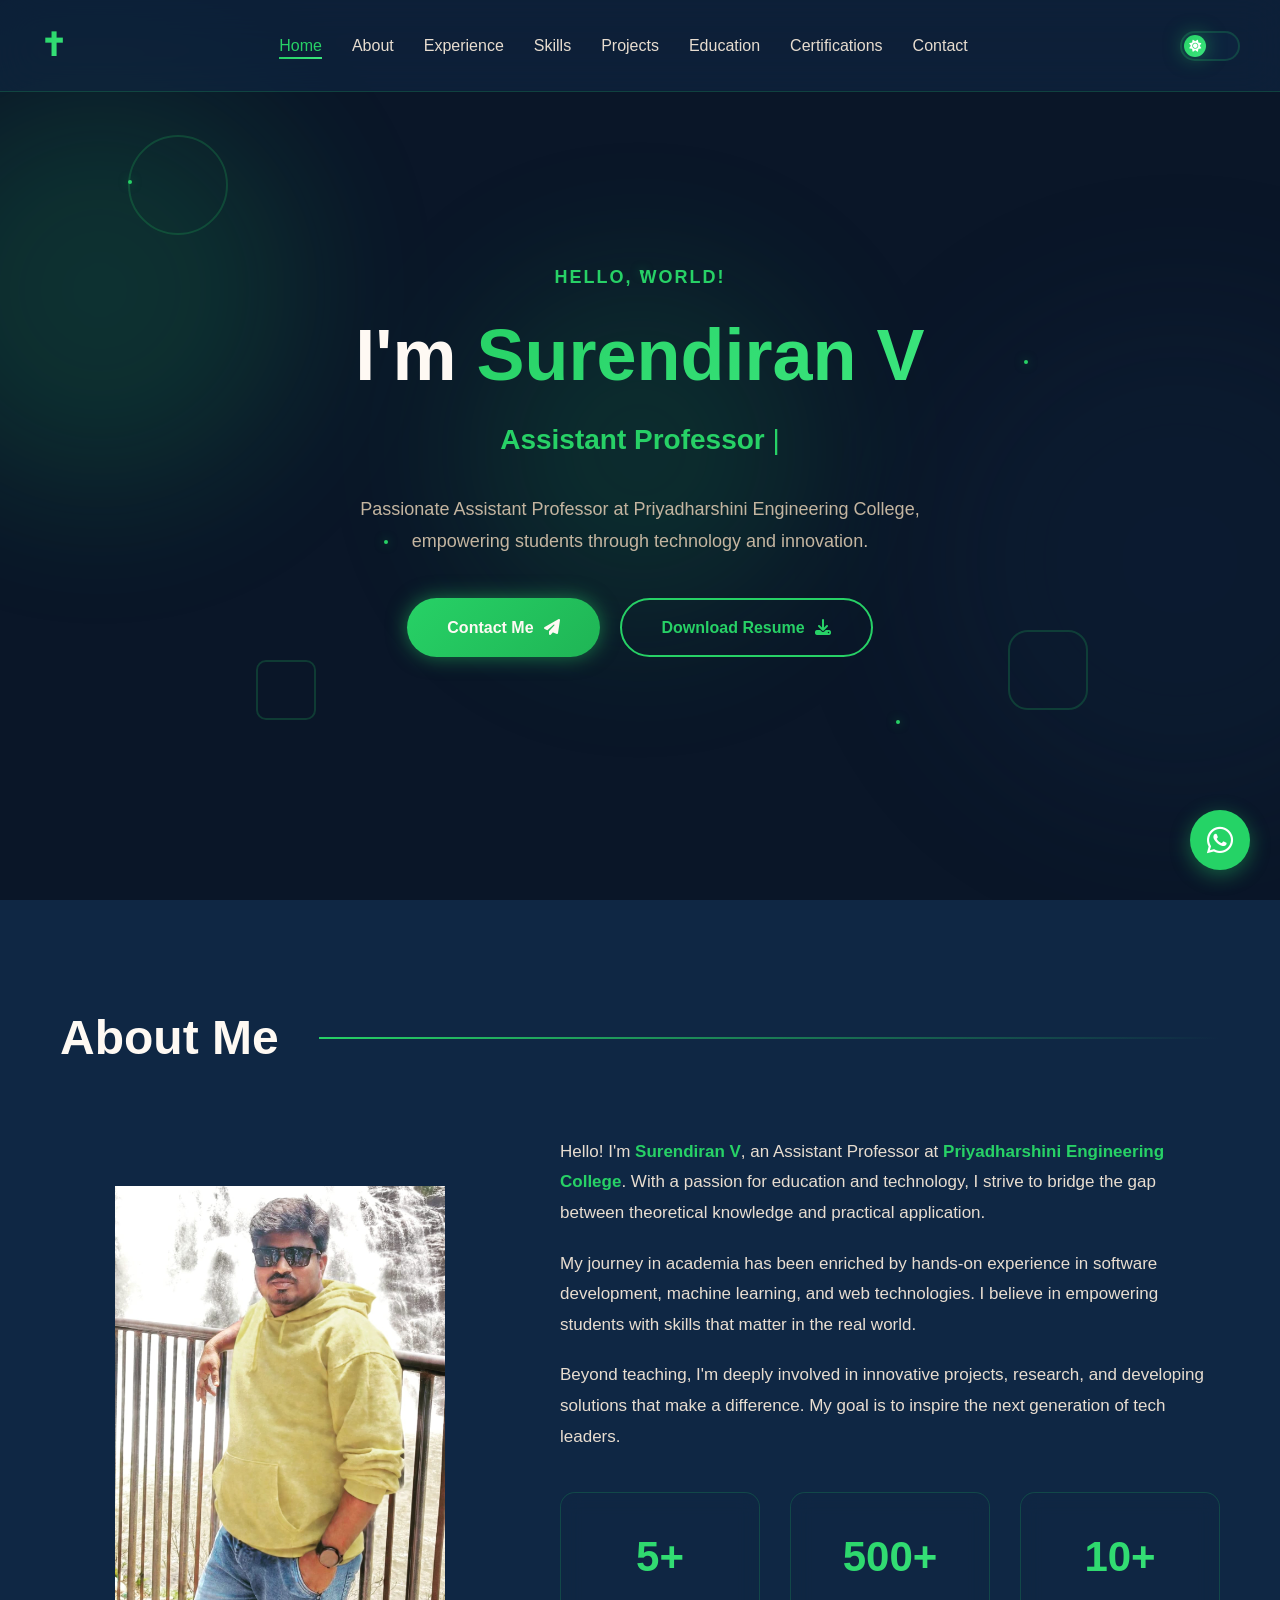
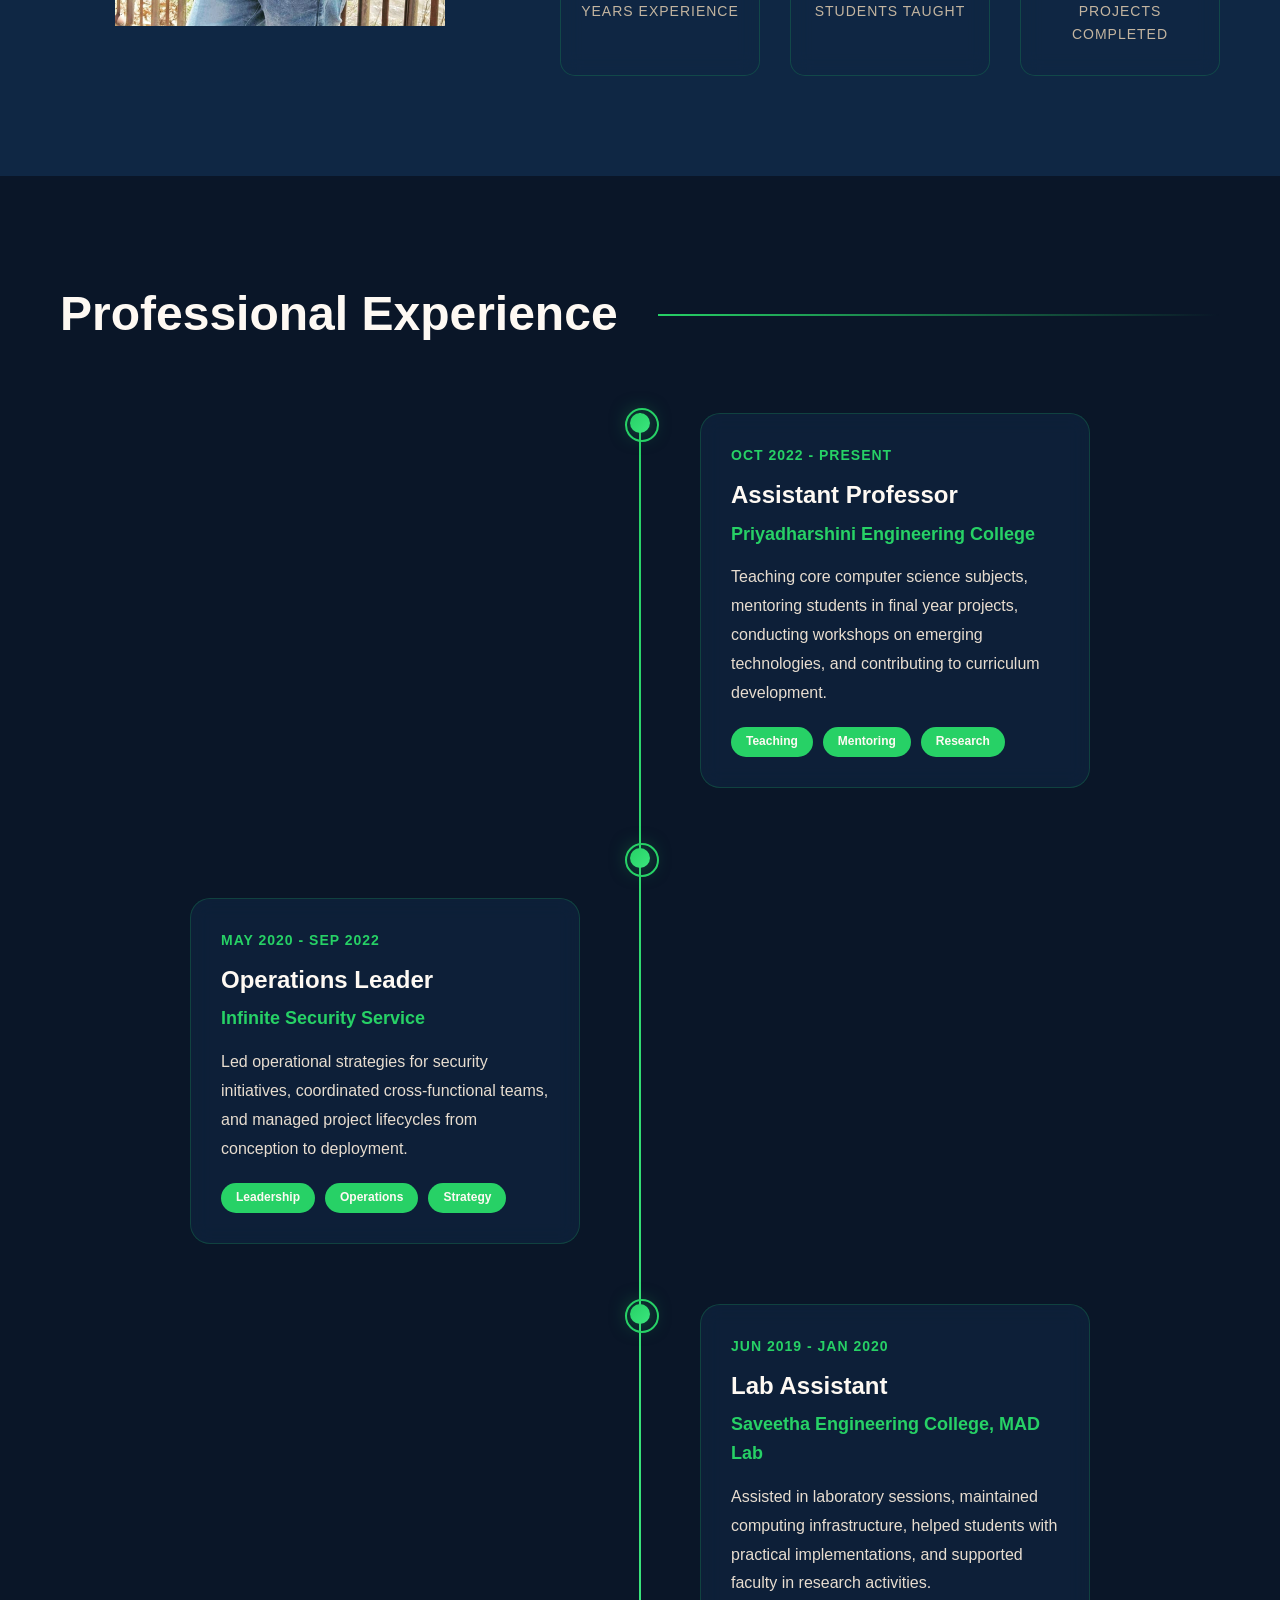
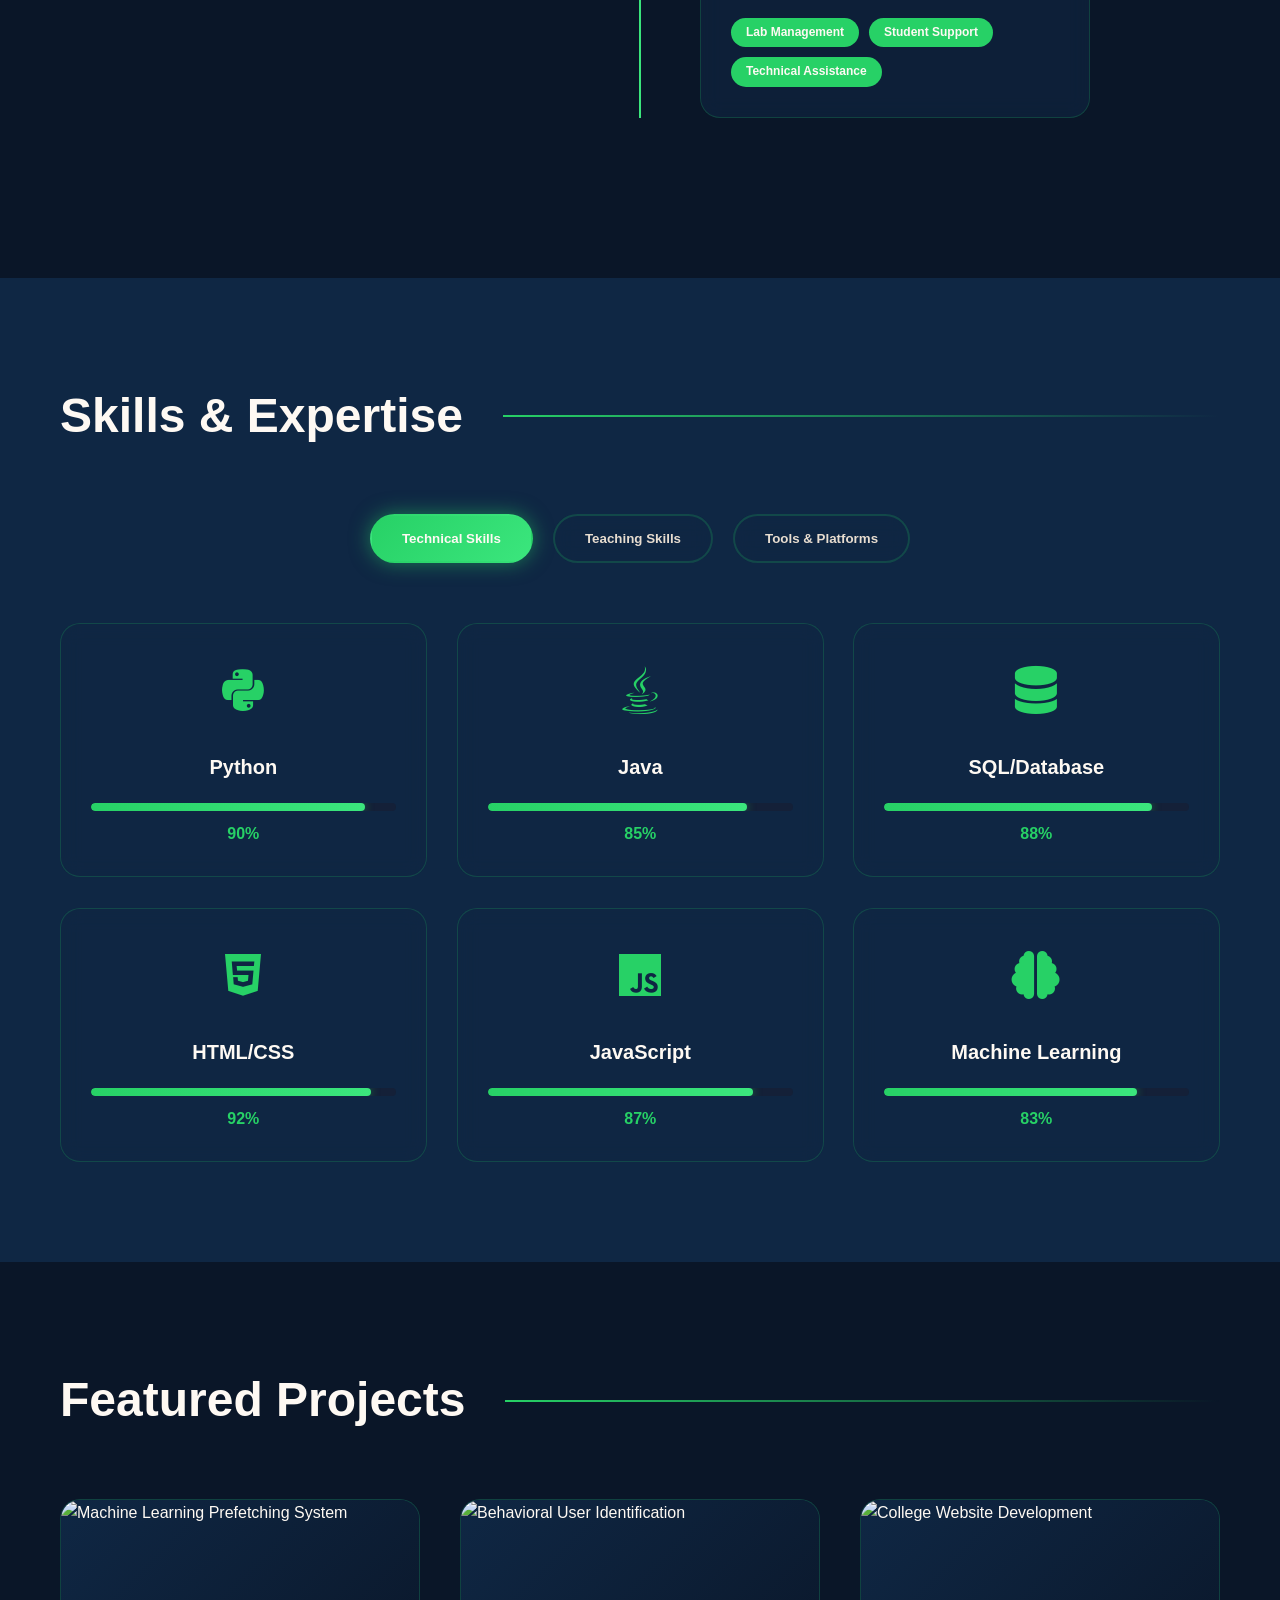
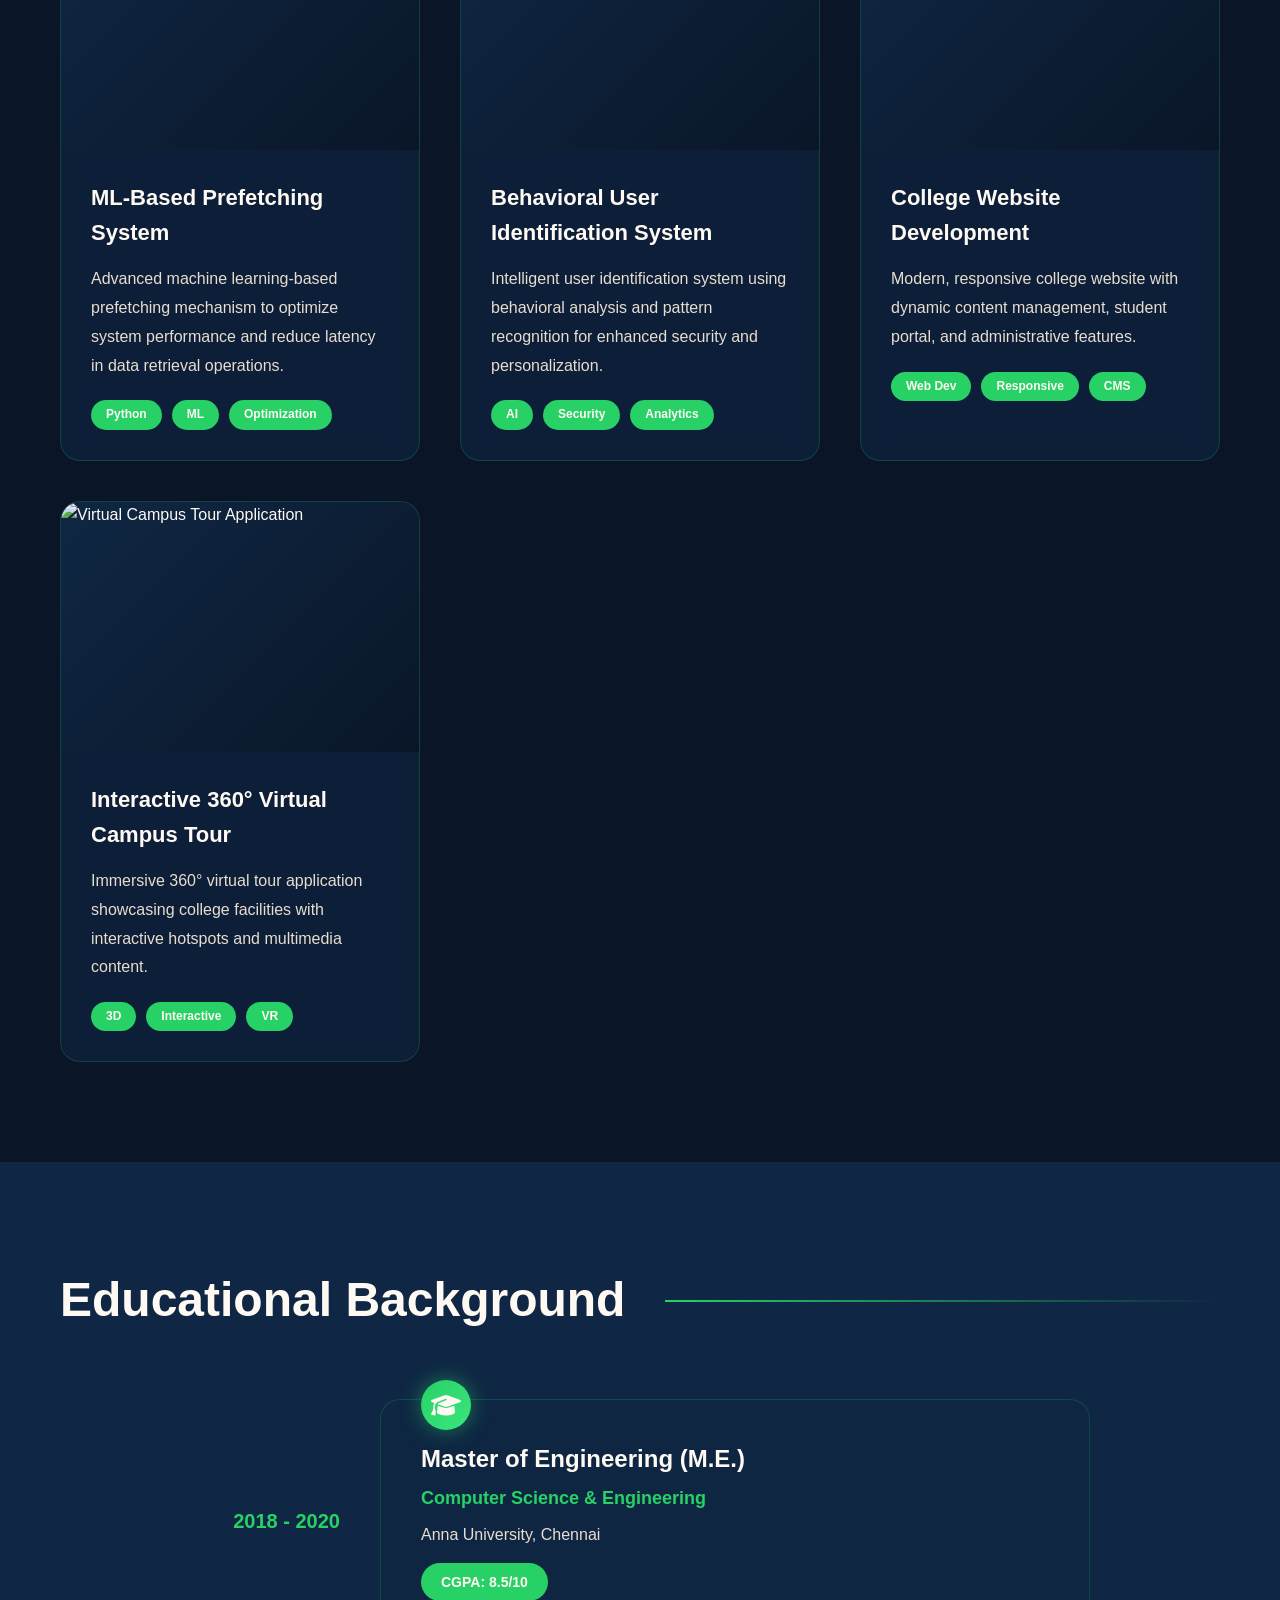
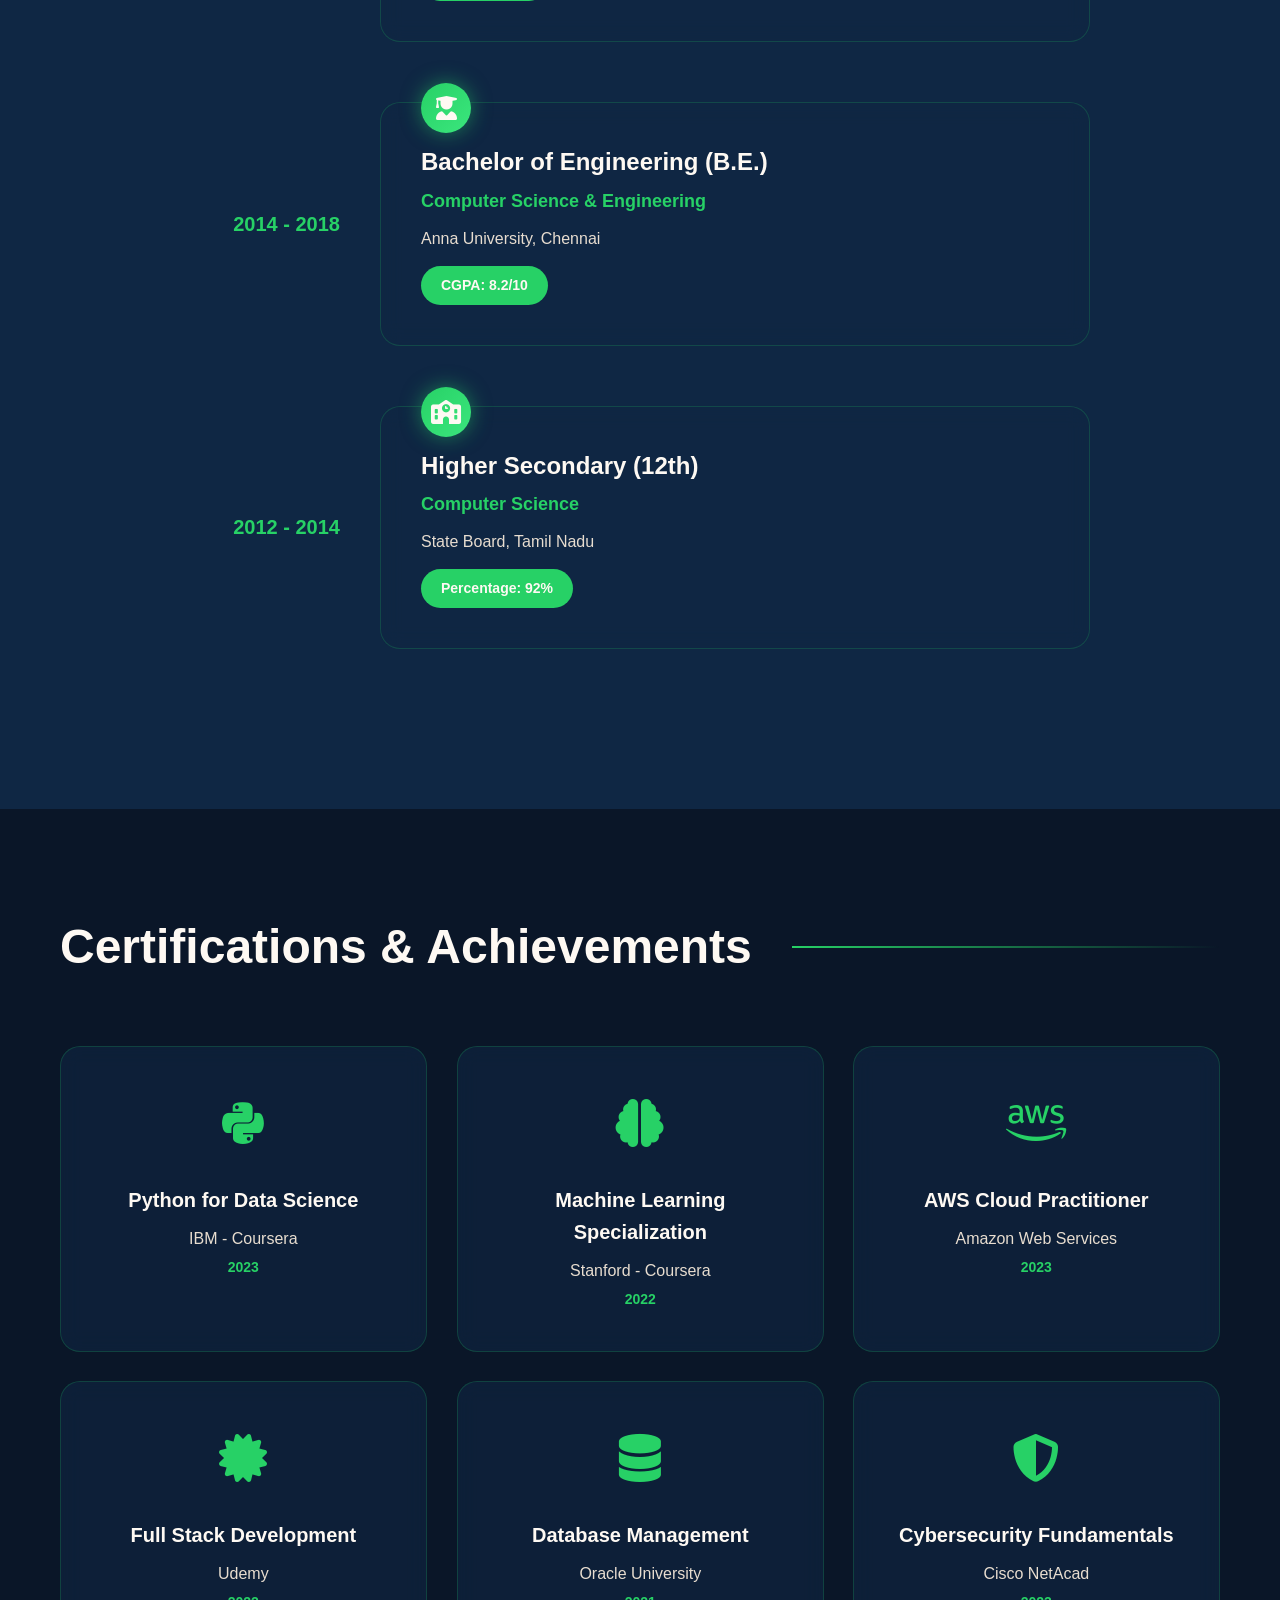
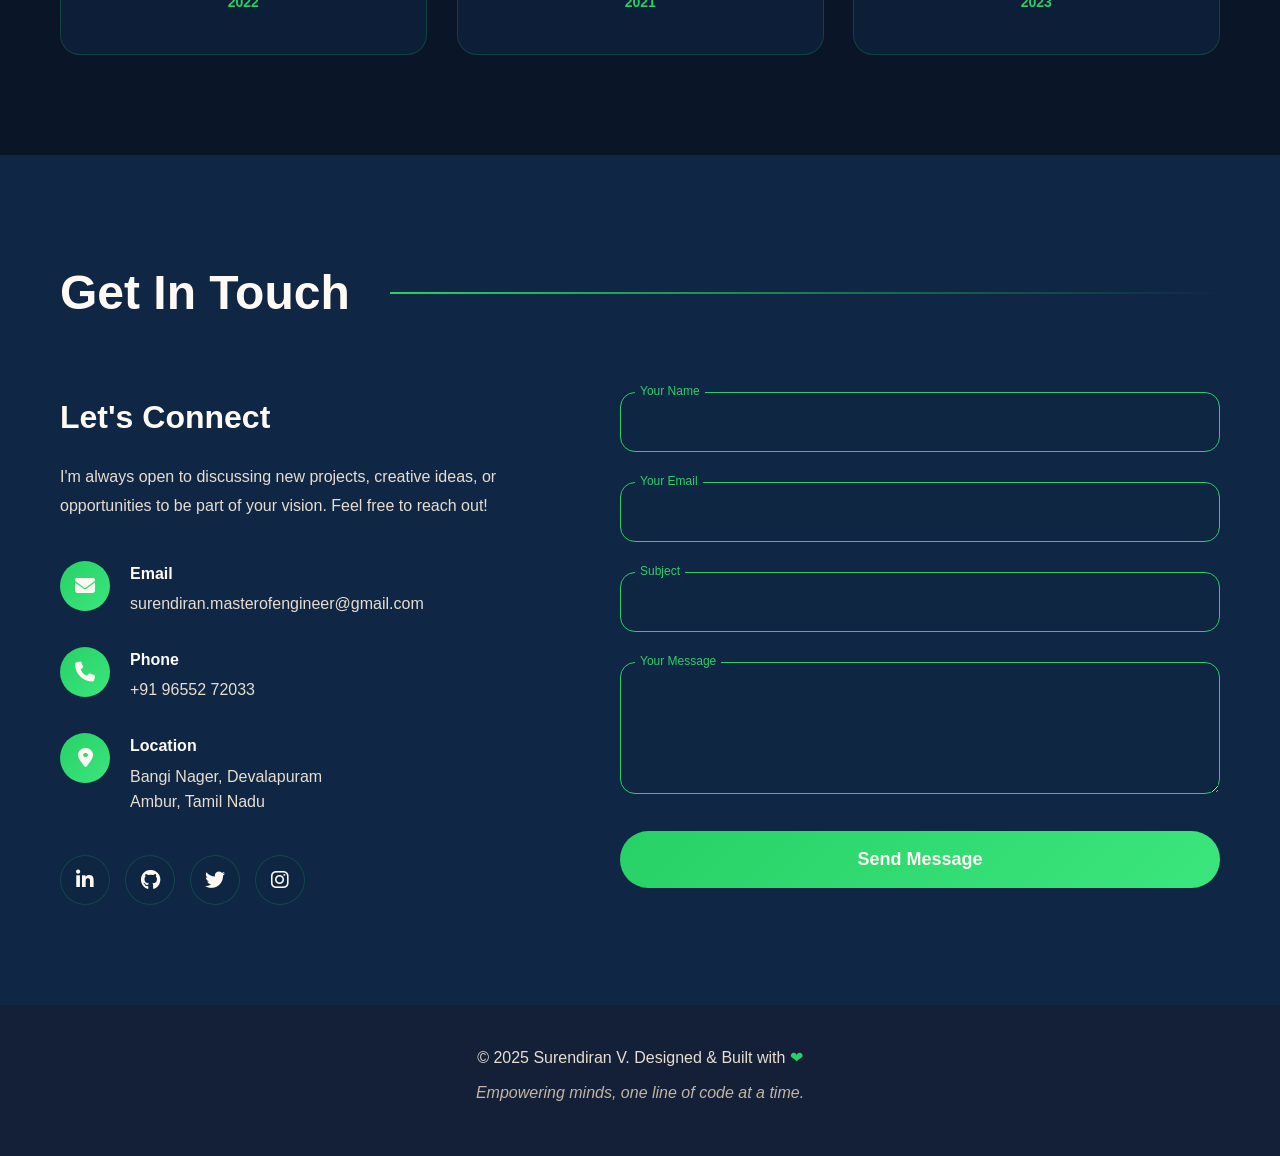
==== index.html @ 264e97a9 "Initial commit: Complete portfolio website with navy-green theme" ====
<!DOCTYPE html>
<html lang="en">
<head>
    <meta charset="UTF-8">
    <meta name="viewport" content="width=device-width, initial-scale=1.0">
    <title>Surendiran V | Assistant Professor & Tech Educator</title>
    <link rel="icon" href="data:image/svg+xml,<svg xmlns='http://www.w3.org/2000/svg' viewBox='0 0 100 100'><text y='0.9em' font-size='90' fill='%2327D166'>✝</text></svg>">
    <link rel="stylesheet" href="css/style.css">
    <!-- Font Awesome for Icons -->
    <link rel="stylesheet" href="https://cdnjs.cloudflare.com/ajax/libs/font-awesome/6.4.0/css/all.min.css">
</head>
<body data-theme="dark">
    
    <!-- Floating Background Elements -->
    <div class="bg-shapes">
        <div class="shape shape-1"></div>
        <div class="shape shape-2"></div>
        <div class="shape shape-3"></div>
    </div>

    <!-- ===================== NAVIGATION BAR ===================== -->
    <nav class="navbar" id="navbar">
        <div class="nav-container">
            <div class="nav-logo">
                <span class="logo-text">✝</span>
            </div>
            
            <ul class="nav-menu" id="navMenu">
                <li><a href="#home" class="nav-link active">Home</a></li>
                <li><a href="#about" class="nav-link">About</a></li>
                <li><a href="#experience" class="nav-link">Experience</a></li>
                <li><a href="#skills" class="nav-link">Skills</a></li>
                <li><a href="#projects" class="nav-link">Projects</a></li>
                <li><a href="#education" class="nav-link">Education</a></li>
                <li><a href="#certifications" class="nav-link">Certifications</a></li>
                <li><a href="#contact" class="nav-link">Contact</a></li>
            </ul>

            <!-- Theme Toggle Switch -->
            <div class="theme-toggle-wrapper">
                <input type="checkbox" id="themeToggle" class="theme-toggle-checkbox">
                <label for="themeToggle" class="theme-toggle-label">
                    <span class="theme-toggle-slider">
                        <i class="fas fa-sun"></i>
                        <i class="fas fa-moon"></i>
                    </span>
                </label>
            </div>

            <!-- Mobile Menu Toggle -->
            <div class="nav-toggle" id="navToggle">
                <span></span>
                <span></span>
                <span></span>
            </div>
        </div>
    </nav>

    <!-- ===================== HERO SECTION ===================== -->
    <section class="hero" id="home">
        <div class="hero-particles">
            <div class="hero-particle"></div>
            <div class="hero-particle"></div>
            <div class="hero-particle"></div>
            <div class="hero-particle"></div>
            <div class="hero-particle"></div>
        </div>
        
        <div class="hero-content">
            <div class="hero-greeting" data-aos="fade-down">Hello, World!</div>
            <h1 class="hero-title" data-aos="fade-up" data-aos-delay="200">
                I'm <span class="highlight-name">Surendiran V</span>
            </h1>
            <div class="hero-subtitle" data-aos="fade-up" data-aos-delay="400">
                <span class="typing-text"></span>
                <span class="cursor">|</span>
            </div>
            <p class="hero-description" data-aos="fade-up" data-aos-delay="600">
                Passionate Assistant Professor at Priyadharshini Engineering College,<br>
                empowering students through technology and innovation.
            </p>
            <div class="hero-buttons" data-aos="fade-up" data-aos-delay="800">
                <a href="#contact" class="btn btn-primary">
                    <span>Contact Me</span>
                    <i class="fas fa-paper-plane"></i>
                </a>
                <a href="#" class="btn btn-secondary" id="downloadResume">
                    <span>Download Resume</span>
                    <i class="fas fa-download"></i>
                </a>
            </div>
            <div class="hero-scroll" data-aos="fade-up" data-aos-delay="1000">
                <div class="scroll-indicator">
                    <span>Scroll Down</span>
                    <div class="scroll-arrow"></div>
                </div>
            </div>
        </div>

        <!-- 3D Floating Elements -->
        <div class="floating-element floating-element-1"></div>
        <div class="floating-element floating-element-2"></div>
        <div class="floating-element floating-element-3"></div>
    </section>

    <!-- ===================== ABOUT SECTION ===================== -->
    <section class="about" id="about">
        <div class="container">
            <h2 class="section-title" data-aos="fade-up">
                About Me
                <div class="title-line"></div>
            </h2>

            <div class="about-content">
                <div class="about-image" data-aos="fade-right">
                    <div class="image-wrapper">
                        <img src="assets/profile.jpg" alt="Surendiran V" onerror="this.src='data:image/svg+xml,%3Csvg xmlns=%22http://www.w3.org/2000/svg%22 width=%22400%22 height=%22400%22%3E%3Crect width=%22400%22 height=%22400%22 fill=%22%23dc143c%22/%3E%3Ctext x=%2250%25%22 y=%2250%25%22 dominant-baseline=%22middle%22 text-anchor=%22middle%22 font-family=%22Arial%22 font-size=%2280%22 fill=%22white%22%3ESV%3C/text%3E%3C/svg%3E'">
                        <div class="image-glow"></div>
                    </div>
                </div>

                <div class="about-text" data-aos="fade-left">
                    <p class="about-paragraph">
                        Hello! I'm <strong>Surendiran V</strong>, an Assistant Professor at 
                        <strong>Priyadharshini Engineering College</strong>. With a passion for education 
                        and technology, I strive to bridge the gap between theoretical knowledge and 
                        practical application.
                    </p>
                    <p class="about-paragraph">
                        My journey in academia has been enriched by hands-on experience in software 
                        development, machine learning, and web technologies. I believe in empowering 
                        students with skills that matter in the real world.
                    </p>
                    <p class="about-paragraph">
                        Beyond teaching, I'm deeply involved in innovative projects, research, and 
                        developing solutions that make a difference. My goal is to inspire the next 
                        generation of tech leaders.
                    </p>

                    <!-- Statistics -->
                    <div class="about-stats">
                        <div class="stat-item" data-aos="zoom-in" data-aos-delay="200">
                            <div class="stat-number">5+</div>
                            <div class="stat-label">Years Experience</div>
                        </div>
                        <div class="stat-item" data-aos="zoom-in" data-aos-delay="400">
                            <div class="stat-number">500+</div>
                            <div class="stat-label">Students Taught</div>
                        </div>
                        <div class="stat-item" data-aos="zoom-in" data-aos-delay="600">
                            <div class="stat-number">10+</div>
                            <div class="stat-label">Projects Completed</div>
                        </div>
                    </div>
                </div>
            </div>
        </div>
    </section>

    <!-- ===================== EXPERIENCE SECTION ===================== -->
    <section class="experience" id="experience">
        <div class="container">
            <h2 class="section-title" data-aos="fade-up">
                Professional Experience
                <div class="title-line"></div>
            </h2>

            <div class="timeline">
                <!-- Experience Item 1 -->
                <div class="timeline-item" data-aos="fade-up">
                    <div class="timeline-dot"></div>
                    <div class="timeline-content">
                        <div class="timeline-date">Oct 2022 - Present</div>
                        <h3 class="timeline-title">Assistant Professor</h3>
                        <h4 class="timeline-company">Priyadharshini Engineering College</h4>
                        <p class="timeline-description">
                            Teaching core computer science subjects, mentoring students in final year 
                            projects, conducting workshops on emerging technologies, and contributing 
                            to curriculum development.
                        </p>
                        <div class="timeline-tags">
                            <span class="tag">Teaching</span>
                            <span class="tag">Mentoring</span>
                            <span class="tag">Research</span>
                        </div>
                    </div>
                </div>

                <!-- Experience Item 2 -->
                <div class="timeline-item" data-aos="fade-up" data-aos-delay="200">
                    <div class="timeline-dot"></div>
                    <div class="timeline-content">
                        <div class="timeline-date">May 2020 - Sep 2022</div>
                        <h3 class="timeline-title">Operations Leader</h3>
                        <h4 class="timeline-company">Infinite Security Service</h4>
                        <p class="timeline-description">
                            Led operational strategies for security initiatives, coordinated cross-functional 
                            teams, and managed project lifecycles from conception to deployment.
                        </p>
                        <div class="timeline-tags">
                            <span class="tag">Leadership</span>
                            <span class="tag">Operations</span>
                            <span class="tag">Strategy</span>
                        </div>
                    </div>
                </div>

                <!-- Experience Item 3 -->
                <div class="timeline-item" data-aos="fade-up" data-aos-delay="400">
                    <div class="timeline-dot"></div>
                    <div class="timeline-content">
                        <div class="timeline-date">Jun 2019 - Jan 2020</div>
                        <h3 class="timeline-title">Lab Assistant</h3>
                        <h4 class="timeline-company">Saveetha Engineering College, MAD Lab</h4>
                        <p class="timeline-description">
                            Assisted in laboratory sessions, maintained computing infrastructure, 
                            helped students with practical implementations, and supported faculty 
                            in research activities.
                        </p>
                        <div class="timeline-tags">
                            <span class="tag">Lab Management</span>
                            <span class="tag">Student Support</span>
                            <span class="tag">Technical Assistance</span>
                        </div>
                    </div>
                </div>
            </div>
        </div>
    </section>

    <!-- ===================== SKILLS SECTION ===================== -->
    <section class="skills" id="skills">
        <div class="container">
            <h2 class="section-title" data-aos="fade-up">
                Skills & Expertise
                <div class="title-line"></div>
            </h2>

            <!-- Skills Tabs -->
            <div class="skills-tabs" data-aos="fade-up" data-aos-delay="200">
                <button class="skill-tab active" data-tab="technical">Technical Skills</button>
                <button class="skill-tab" data-tab="teaching">Teaching Skills</button>
                <button class="skill-tab" data-tab="tools">Tools & Platforms</button>
            </div>

            <!-- Technical Skills -->
            <div class="skills-content active" id="technical">
                <div class="skills-grid">
                    <div class="skill-card" data-aos="flip-left" data-aos-delay="100">
                        <div class="skill-icon"><i class="fab fa-python"></i></div>
                        <h3 class="skill-name">Python</h3>
                        <div class="skill-bar">
                            <div class="skill-progress" data-progress="90"></div>
                        </div>
                        <div class="skill-percent">90%</div>
                    </div>

                    <div class="skill-card" data-aos="flip-left" data-aos-delay="200">
                        <div class="skill-icon"><i class="fab fa-java"></i></div>
                        <h3 class="skill-name">Java</h3>
                        <div class="skill-bar">
                            <div class="skill-progress" data-progress="85"></div>
                        </div>
                        <div class="skill-percent">85%</div>
                    </div>

                    <div class="skill-card" data-aos="flip-left" data-aos-delay="300">
                        <div class="skill-icon"><i class="fas fa-database"></i></div>
                        <h3 class="skill-name">SQL/Database</h3>
                        <div class="skill-bar">
                            <div class="skill-progress" data-progress="88"></div>
                        </div>
                        <div class="skill-percent">88%</div>
                    </div>

                    <div class="skill-card" data-aos="flip-left" data-aos-delay="400">
                        <div class="skill-icon"><i class="fab fa-html5"></i></div>
                        <h3 class="skill-name">HTML/CSS</h3>
                        <div class="skill-bar">
                            <div class="skill-progress" data-progress="92"></div>
                        </div>
                        <div class="skill-percent">92%</div>
                    </div>

                    <div class="skill-card" data-aos="flip-left" data-aos-delay="500">
                        <div class="skill-icon"><i class="fab fa-js"></i></div>
                        <h3 class="skill-name">JavaScript</h3>
                        <div class="skill-bar">
                            <div class="skill-progress" data-progress="87"></div>
                        </div>
                        <div class="skill-percent">87%</div>
                    </div>

                    <div class="skill-card" data-aos="flip-left" data-aos-delay="600">
                        <div class="skill-icon"><i class="fas fa-brain"></i></div>
                        <h3 class="skill-name">Machine Learning</h3>
                        <div class="skill-bar">
                            <div class="skill-progress" data-progress="83"></div>
                        </div>
                        <div class="skill-percent">83%</div>
                    </div>
                </div>
            </div>

            <!-- Teaching Skills -->
            <div class="skills-content" id="teaching">
                <div class="skills-grid">
                    <div class="skill-card" data-aos="flip-left" data-aos-delay="100">
                        <div class="skill-icon"><i class="fas fa-chalkboard-teacher"></i></div>
                        <h3 class="skill-name">Classroom Teaching</h3>
                        <div class="skill-bar">
                            <div class="skill-progress" data-progress="95"></div>
                        </div>
                        <div class="skill-percent">95%</div>
                    </div>

                    <div class="skill-card" data-aos="flip-left" data-aos-delay="200">
                        <div class="skill-icon"><i class="fas fa-users"></i></div>
                        <h3 class="skill-name">Student Mentoring</h3>
                        <div class="skill-bar">
                            <div class="skill-progress" data-progress="93"></div>
                        </div>
                        <div class="skill-percent">93%</div>
                    </div>

                    <div class="skill-card" data-aos="flip-left" data-aos-delay="300">
                        <div class="skill-icon"><i class="fas fa-book"></i></div>
                        <h3 class="skill-name">Curriculum Design</h3>
                        <div class="skill-bar">
                            <div class="skill-progress" data-progress="88"></div>
                        </div>
                        <div class="skill-percent">88%</div>
                    </div>

                    <div class="skill-card" data-aos="flip-left" data-aos-delay="400">
                        <div class="skill-icon"><i class="fas fa-project-diagram"></i></div>
                        <h3 class="skill-name">Project Guidance</h3>
                        <div class="skill-bar">
                            <div class="skill-progress" data-progress="91"></div>
                        </div>
                        <div class="skill-percent">91%</div>
                    </div>
                </div>
            </div>

            <!-- Tools & Platforms -->
            <div class="skills-content" id="tools">
                <div class="skills-grid">
                    <div class="skill-card" data-aos="flip-left" data-aos-delay="100">
                        <div class="skill-icon"><i class="fab fa-git-alt"></i></div>
                        <h3 class="skill-name">Git & GitHub</h3>
                        <div class="skill-bar">
                            <div class="skill-progress" data-progress="89"></div>
                        </div>
                        <div class="skill-percent">89%</div>
                    </div>

                    <div class="skill-card" data-aos="flip-left" data-aos-delay="200">
                        <div class="skill-icon"><i class="fab fa-docker"></i></div>
                        <h3 class="skill-name">Docker</h3>
                        <div class="skill-bar">
                            <div class="skill-progress" data-progress="80"></div>
                        </div>
                        <div class="skill-percent">80%</div>
                    </div>

                    <div class="skill-card" data-aos="flip-left" data-aos-delay="300">
                        <div class="skill-icon"><i class="fas fa-code"></i></div>
                        <h3 class="skill-name">VS Code</h3>
                        <div class="skill-bar">
                            <div class="skill-progress" data-progress="94"></div>
                        </div>
                        <div class="skill-percent">94%</div>
                    </div>

                    <div class="skill-card" data-aos="flip-left" data-aos-delay="400">
                        <div class="skill-icon"><i class="fas fa-server"></i></div>
                        <h3 class="skill-name">Linux/Unix</h3>
                        <div class="skill-bar">
                            <div class="skill-progress" data-progress="86"></div>
                        </div>
                        <div class="skill-percent">86%</div>
                    </div>
                </div>
            </div>
        </div>
    </section>

    <!-- ===================== PROJECTS SECTION ===================== -->
    <section class="projects" id="projects">
        <div class="container">
            <h2 class="section-title" data-aos="fade-up">
                Featured Projects
                <div class="title-line"></div>
            </h2>

            <div class="projects-grid">
                <!-- Project 1 -->
                <div class="project-card" data-aos="zoom-in" data-aos-delay="100">
                    <div class="project-image">
                        <img src="https://images.unsplash.com/photo-1555949963-aa79dcee981c?w=800&q=80" alt="Machine Learning Prefetching System" style="width: 100%; height: 100%; object-fit: cover;">
                        <div class="project-overlay">
                            <button class="project-btn" onclick="openProjectModal('project1')">
                                <i class="fas fa-eye"></i> View Details
                            </button>
                        </div>
                    </div>
                    <div class="project-content">
                        <h3 class="project-title">ML-Based Prefetching System</h3>
                        <p class="project-description">
                            Advanced machine learning-based prefetching mechanism to optimize system performance 
                            and reduce latency in data retrieval operations.
                        </p>
                        <div class="project-tags">
                            <span class="tag">Python</span>
                            <span class="tag">ML</span>
                            <span class="tag">Optimization</span>
                        </div>
                    </div>
                </div>

                <!-- Project 2 -->
                <div class="project-card" data-aos="zoom-in" data-aos-delay="200">
                    <div class="project-image">
                        <img src="https://images.unsplash.com/photo-1563986768609-322da13575f3?w=800&q=80" alt="Behavioral User Identification" style="width: 100%; height: 100%; object-fit: cover;">
                        <div class="project-overlay">
                            <button class="project-btn" onclick="openProjectModal('project2')">
                                <i class="fas fa-eye"></i> View Details
                            </button>
                        </div>
                    </div>
                    <div class="project-content">
                        <h3 class="project-title">Behavioral User Identification System</h3>
                        <p class="project-description">
                            Intelligent user identification system using behavioral analysis and pattern 
                            recognition for enhanced security and personalization.
                        </p>
                        <div class="project-tags">
                            <span class="tag">AI</span>
                            <span class="tag">Security</span>
                            <span class="tag">Analytics</span>
                        </div>
                    </div>
                </div>

                <!-- Project 3 -->
                <div class="project-card" data-aos="zoom-in" data-aos-delay="300">
                    <div class="project-image">
                        <img src="https://images.unsplash.com/photo-1498050108023-c5249f4df085?w=800&q=80" alt="College Website Development" style="width: 100%; height: 100%; object-fit: cover;">
                        <div class="project-overlay">
                            <button class="project-btn" onclick="openProjectModal('project3')">
                                <i class="fas fa-eye"></i> View Details
                            </button>
                        </div>
                    </div>
                    <div class="project-content">
                        <h3 class="project-title">College Website Development</h3>
                        <p class="project-description">
                            Modern, responsive college website with dynamic content management, student 
                            portal, and administrative features.
                        </p>
                        <div class="project-tags">
                            <span class="tag">Web Dev</span>
                            <span class="tag">Responsive</span>
                            <span class="tag">CMS</span>
                        </div>
                    </div>
                </div>

                <!-- Project 4 -->
                <div class="project-card" data-aos="zoom-in" data-aos-delay="400">
                    <div class="project-image">
                        <img src="https://images.unsplash.com/photo-1617802690992-15d93263d3a9?w=800&q=80" alt="Virtual Campus Tour Application" style="width: 100%; height: 100%; object-fit: cover;">
                        <div class="project-overlay">
                            <button class="project-btn" onclick="openProjectModal('project4')">
                                <i class="fas fa-eye"></i> View Details
                            </button>
                        </div>
                    </div>
                    <div class="project-content">
                        <h3 class="project-title">Interactive 360° Virtual Campus Tour</h3>
                        <p class="project-description">
                            Immersive 360° virtual tour application showcasing college facilities with 
                            interactive hotspots and multimedia content.
                        </p>
                        <div class="project-tags">
                            <span class="tag">3D</span>
                            <span class="tag">Interactive</span>
                            <span class="tag">VR</span>
                        </div>
                    </div>
                </div>
            </div>
        </div>
    </section>

    <!-- ===================== EDUCATION SECTION ===================== -->
    <section class="education" id="education">
        <div class="container">
            <h2 class="section-title" data-aos="fade-up">
                Educational Background
                <div class="title-line"></div>
            </h2>

            <div class="education-timeline">
                <!-- Education Item 1 -->
                <div class="education-item" data-aos="fade-right">
                    <div class="education-year">2018 - 2020</div>
                    <div class="education-card">
                        <div class="education-icon"><i class="fas fa-graduation-cap"></i></div>
                        <h3 class="education-degree">Master of Engineering (M.E.)</h3>
                        <h4 class="education-field">Computer Science & Engineering</h4>
                        <p class="education-institution">Anna University, Chennai</p>
                        <div class="education-grade">CGPA: 8.5/10</div>
                    </div>
                </div>

                <!-- Education Item 2 -->
                <div class="education-item" data-aos="fade-left">
                    <div class="education-year">2014 - 2018</div>
                    <div class="education-card">
                        <div class="education-icon"><i class="fas fa-user-graduate"></i></div>
                        <h3 class="education-degree">Bachelor of Engineering (B.E.)</h3>
                        <h4 class="education-field">Computer Science & Engineering</h4>
                        <p class="education-institution">Anna University, Chennai</p>
                        <div class="education-grade">CGPA: 8.2/10</div>
                    </div>
                </div>

                <!-- Education Item 3 -->
                <div class="education-item" data-aos="fade-right">
                    <div class="education-year">2012 - 2014</div>
                    <div class="education-card">
                        <div class="education-icon"><i class="fas fa-school"></i></div>
                        <h3 class="education-degree">Higher Secondary (12th)</h3>
                        <h4 class="education-field">Computer Science</h4>
                        <p class="education-institution">State Board, Tamil Nadu</p>
                        <div class="education-grade">Percentage: 92%</div>
                    </div>
                </div>
            </div>
        </div>
    </section>

    <!-- ===================== CERTIFICATIONS SECTION ===================== -->
    <section class="certifications" id="certifications">
        <div class="container">
            <h2 class="section-title" data-aos="fade-up">
                Certifications & Achievements
                <div class="title-line"></div>
            </h2>

            <div class="certifications-grid">
                <div class="cert-card" data-aos="flip-up" data-aos-delay="100">
                    <div class="cert-icon"><i class="fab fa-python"></i></div>
                    <h3 class="cert-title">Python for Data Science</h3>
                    <p class="cert-issuer">IBM - Coursera</p>
                    <p class="cert-date">2023</p>
                </div>

                <div class="cert-card" data-aos="flip-up" data-aos-delay="200">
                    <div class="cert-icon"><i class="fas fa-brain"></i></div>
                    <h3 class="cert-title">Machine Learning Specialization</h3>
                    <p class="cert-issuer">Stanford - Coursera</p>
                    <p class="cert-date">2022</p>
                </div>

                <div class="cert-card" data-aos="flip-up" data-aos-delay="300">
                    <div class="cert-icon"><i class="fab fa-aws"></i></div>
                    <h3 class="cert-title">AWS Cloud Practitioner</h3>
                    <p class="cert-issuer">Amazon Web Services</p>
                    <p class="cert-date">2023</p>
                </div>

                <div class="cert-card" data-aos="flip-up" data-aos-delay="400">
                    <div class="cert-icon"><i class="fas fa-certificate"></i></div>
                    <h3 class="cert-title">Full Stack Development</h3>
                    <p class="cert-issuer">Udemy</p>
                    <p class="cert-date">2022</p>
                </div>

                <div class="cert-card" data-aos="flip-up" data-aos-delay="500">
                    <div class="cert-icon"><i class="fas fa-database"></i></div>
                    <h3 class="cert-title">Database Management</h3>
                    <p class="cert-issuer">Oracle University</p>
                    <p class="cert-date">2021</p>
                </div>

                <div class="cert-card" data-aos="flip-up" data-aos-delay="600">
                    <div class="cert-icon"><i class="fas fa-shield-alt"></i></div>
                    <h3 class="cert-title">Cybersecurity Fundamentals</h3>
                    <p class="cert-issuer">Cisco NetAcad</p>
                    <p class="cert-date">2023</p>
                </div>
            </div>
        </div>
    </section>

    <!-- ===================== CONTACT SECTION ===================== -->
    <section class="contact" id="contact">
        <div class="container">
            <h2 class="section-title" data-aos="fade-up">
                Get In Touch
                <div class="title-line"></div>
            </h2>

            <div class="contact-content">
                <div class="contact-info" data-aos="fade-right">
                    <h3 class="contact-subtitle">Let's Connect</h3>
                    <p class="contact-text">
                        I'm always open to discussing new projects, creative ideas, or opportunities 
                        to be part of your vision. Feel free to reach out!
                    </p>

                    <div class="contact-details">
                        <div class="contact-item">
                            <div class="contact-icon"><i class="fas fa-envelope"></i></div>
                            <div>
                                <h4>Email</h4>
                                <a href="mailto:surendiran.masterofengineer@gmail.com">surendiran.masterofengineer@gmail.com</a>
                            </div>
                        </div>

                        <div class="contact-item">
                            <div class="contact-icon"><i class="fas fa-phone"></i></div>
                            <div>
                                <h4>Phone</h4>
                                <a href="tel:+919655272033">+91 96552 72033</a>
                            </div>
                        </div>

                        <div class="contact-item">
                            <div class="contact-icon"><i class="fas fa-map-marker-alt"></i></div>
                            <div>
                                <h4>Location</h4>
                                <p>Bangi Nager, Devalapuram<br>Ambur, Tamil Nadu</p>
                            </div>
                        </div>
                    </div>

                    <div class="social-links">
                        <a href="https://www.linkedin.com/in/surendiran-v-930442136" target="_blank" class="social-link" aria-label="LinkedIn"><i class="fab fa-linkedin-in"></i></a>
                        <a href="#" class="social-link" aria-label="GitHub"><i class="fab fa-github"></i></a>
                        <a href="#" class="social-link" aria-label="Twitter"><i class="fab fa-twitter"></i></a>
                        <a href="#" class="social-link" aria-label="Instagram"><i class="fab fa-instagram"></i></a>
                    </div>
                </div>

                <div class="contact-form-wrapper" data-aos="fade-left">
                    <form class="contact-form" id="contactForm">
                        <div class="form-group">
                            <input type="text" id="name" name="name" required>
                            <label for="name">Your Name</label>
                            <div class="form-border"></div>
                        </div>

                        <div class="form-group">
                            <input type="email" id="email" name="email" required>
                            <label for="email">Your Email</label>
                            <div class="form-border"></div>
                        </div>

                        <div class="form-group">
                            <input type="text" id="subject" name="subject" required>
                            <label for="subject">Subject</label>
                            <div class="form-border"></div>
                        </div>

                        <div class="form-group">
                            <textarea id="message" name="message" rows="5" required></textarea>
                            <label for="message">Your Message</label>
                            <div class="form-border"></div>
                        </div>

                        <button type="submit" class="submit-btn">
                            <span>Send Message</span>
                            <div class="btn-ripple"></div>
                        </button>
                    </form>
                </div>
            </div>
        </div>
    </section>

    <!-- ===================== FOOTER ===================== -->
    <footer class="footer">
        <div class="container">
            <div class="footer-content">
                <p>&copy; 2025 Surendiran V. Designed & Built with <span class="heart">❤</span></p>
                <p class="footer-tagline">Empowering minds, one line of code at a time.</p>
            </div>
        </div>
    </footer>

    <!-- ===================== PROJECT MODAL ===================== -->
    <div class="modal" id="projectModal">
        <div class="modal-overlay" onclick="closeProjectModal()"></div>
        <div class="modal-content">
            <button class="modal-close" onclick="closeProjectModal()">
                <i class="fas fa-times"></i>
            </button>
            <div id="modalBody"></div>
        </div>
    </div>

    <!-- ===================== FLOATING WHATSAPP BUTTON ===================== -->
    <a href="https://wa.me/919655272033" class="whatsapp-float" target="_blank" aria-label="WhatsApp">
        <i class="fab fa-whatsapp"></i>
    </a>

    <!-- ===================== SCROLL TO TOP BUTTON ===================== -->
    <button class="scroll-top" id="scrollTop" aria-label="Scroll to top">
        <i class="fas fa-arrow-up"></i>
    </button>

    <script src="js/script.js"></script>
</body>
</html>
---- css/style.css ----
/* =====================================================
   MAIN PORTFOLIO - RED-THEMED PREMIUM DESIGN
   Light Mode: Soft Ivory/Peach + Dark Red
   Dark Mode: Deep Dark Red/Navy + Gold Accents
   ===================================================== */

/* === ROOT VARIABLES - DARK MODE (DEFAULT) === */
:root {
    /* Dark Mode Colors - Deep Navy Base */
    --bg-primary: #0a1628;
    --bg-secondary: #0f2744;
    --bg-tertiary: #142038;
    --text-primary: #fef9f3;
    --text-secondary: #e8ddd0;
    --text-muted: #c4b5a0;
    
    /* Parrot Green Accents */
    --green-primary: #27D166;
    --green-light: #3be67d;
    --green-dark: #1fb555;
    --green-glow: rgba(39, 209, 102, 0.5);
    
    /* Navy Accents */
    --navy-primary: #0f2744;
    --navy-dark: #0a1628;
    --navy-light: #1a3a5c;
    
    /* Cream/Warm White */
    --cream: #fef9f3;
    --warm-white: #fffbf7;
    
    /* Glass Effects */
    --glass-bg: rgba(15, 39, 68, 0.6);
    --glass-border: rgba(39, 209, 102, 0.2);
    
    /* Shadows */
    --shadow-sm: 0 2px 8px rgba(39, 209, 102, 0.1);
    --shadow-md: 0 4px 16px rgba(39, 209, 102, 0.2);
    --shadow-lg: 0 8px 32px rgba(39, 209, 102, 0.3);
    --shadow-glow: 0 0 20px var(--green-glow);
    
    /* Transitions */
    --transition-speed: 0.7s;
}

/* === LIGHT MODE THEME === */
body[data-theme="light"] {
    --bg-primary: #fffbf7;
    --bg-secondary: #fef9f3;
    --bg-tertiary: #f5f0ea;
    --text-primary: #0f2744;
    --text-secondary: #1a3a5c;
    --text-muted: #4a5f7d;
    
    --green-primary: #27D166;
    --green-light: #3be67d;
    --green-dark: #1fb555;
    --green-glow: rgba(39, 209, 102, 0.4);
    
    --glass-bg: rgba(255, 255, 255, 0.8);
    --glass-border: rgba(39, 209, 102, 0.2);
    
    --shadow-sm: 0 2px 8px rgba(15, 39, 68, 0.08);
    --shadow-md: 0 4px 16px rgba(15, 39, 68, 0.12);
    --shadow-lg: 0 8px 32px rgba(15, 39, 68, 0.15);
    --shadow-glow: 0 0 20px rgba(39, 209, 102, 0.35);
}

/* === RESET & BASE === */
* {
    margin: 0;
    padding: 0;
    box-sizing: border-box;
}

html {
    scroll-behavior: smooth;
    overflow-x: hidden;
}

body {
    font-family: -apple-system, BlinkMacSystemFont, 'Segoe UI', Roboto, 'Helvetica Neue', Arial, sans-serif;
    background: var(--bg-primary);
    color: var(--text-primary);
    line-height: 1.6;
    overflow-x: hidden;
    transition: background var(--transition-speed), color var(--transition-speed);
}

::selection {
    background: var(--green-primary);
    color: var(--cream);
}

::-webkit-scrollbar {
    width: 10px;
}

::-webkit-scrollbar-track {
    background: var(--bg-secondary);
}

::-webkit-scrollbar-thumb {
    background: linear-gradient(180deg, var(--green-primary), var(--green-light));
    border-radius: 10px;
}

::-webkit-scrollbar-thumb:hover {
    background: linear-gradient(180deg, var(--green-light), var(--green-primary));
}

/* === BACKGROUND SHAPES === */
.bg-shapes {
    position: fixed;
    top: 0;
    left: 0;
    width: 100%;
    height: 100%;
    z-index: -1;
    overflow: hidden;
    pointer-events: none;
}

.shape {
    position: absolute;
    border-radius: 50%;
    filter: blur(80px);
    opacity: 0.15;
    animation: floatShape 20s infinite ease-in-out;
}

.shape-1 {
    width: 400px;
    height: 400px;
    background: var(--green-primary);
    top: 10%;
    left: -100px;
    animation-delay: 0s;
}

.shape-2 {
    width: 500px;
    height: 500px;
    background: var(--navy-light);
    bottom: 10%;
    right: -150px;
    animation-delay: 3s;
}

.shape-3 {
    width: 350px;
    height: 350px;
    background: var(--green-dark);
    top: 50%;
    left: 50%;
    transform: translate(-50%, -50%);
    animation-delay: 6s;
}

@keyframes floatShape {
    0%, 100% {
        transform: translate(0, 0) scale(1);
    }
    33% {
        transform: translate(50px, -50px) scale(1.1);
    }
    66% {
        transform: translate(-50px, 50px) scale(0.9);
    }
}

/* === CONTAINER === */
.container {
    max-width: 1200px;
    margin: 0 auto;
    padding: 0 20px;
}

/* === NAVIGATION BAR === */
.navbar {
    position: fixed;
    top: 0;
    left: 0;
    width: 100%;
    z-index: 1000;
    background: var(--glass-bg);
    backdrop-filter: blur(20px);
    -webkit-backdrop-filter: blur(20px);
    border-bottom: 1px solid var(--glass-border);
    transition: all var(--transition-speed);
}

.navbar.scrolled {
    padding: 10px 0;
    box-shadow: var(--shadow-md);
}

.nav-container {
    max-width: 1400px;
    margin: 0 auto;
    padding: 20px 40px;
    display: flex;
    justify-content: space-between;
    align-items: center;
}

.nav-logo .logo-text {
    font-size: 32px;
    font-weight: bold;
    background: linear-gradient(135deg, var(--green-primary), var(--green-light));
    -webkit-background-clip: text;
    -webkit-text-fill-color: transparent;
    background-clip: text;
    cursor: pointer;
    transition: transform 0.3s;
}

.nav-logo .logo-text:hover {
    transform: scale(1.1) rotate(5deg);
}

.nav-menu {
    display: flex;
    list-style: none;
    gap: 30px;
}

.nav-link {
    color: var(--text-secondary);
    text-decoration: none;
    font-size: 16px;
    font-weight: 500;
    position: relative;
    transition: color 0.3s;
}

.nav-link::after {
    content: '';
    position: absolute;
    bottom: -5px;
    left: 0;
    width: 0;
    height: 2px;
    background: linear-gradient(90deg, var(--green-primary), var(--green-light));
    transition: width 0.3s;
}

.nav-link:hover,
.nav-link.active {
    color: var(--green-primary);
}

.nav-link:hover::after,
.nav-link.active::after {
    width: 100%;
}

/* === THEME TOGGLE === */
.theme-toggle-wrapper {
    position: relative;
}

.theme-toggle-checkbox {
    display: none;
}

.theme-toggle-label {
    display: block;
    width: 60px;
    height: 30px;
    background: var(--glass-bg);
    border: 2px solid var(--glass-border);
    border-radius: 50px;
    cursor: pointer;
    position: relative;
    transition: all var(--transition-speed);
}

.theme-toggle-slider {
    position: absolute;
    top: 2px;
    left: 2px;
    width: 22px;
    height: 22px;
    background: linear-gradient(135deg, var(--green-primary), var(--green-light));
    border-radius: 50%;
    transition: all var(--transition-speed);
    display: flex;
    align-items: center;
    justify-content: center;
    box-shadow: var(--shadow-glow);
}

.theme-toggle-slider i {
    font-size: 12px;
    color: #ffffff;
}

.theme-toggle-slider .fa-moon {
    display: none;
}

.theme-toggle-checkbox:checked + .theme-toggle-label .theme-toggle-slider {
    transform: translateX(30px);
}

.theme-toggle-checkbox:checked + .theme-toggle-label .theme-toggle-slider .fa-sun {
    display: none;
}

.theme-toggle-checkbox:checked + .theme-toggle-label .theme-toggle-slider .fa-moon {
    display: block;
}

/* === MOBILE MENU TOGGLE === */
.nav-toggle {
    display: none;
    flex-direction: column;
    gap: 5px;
    cursor: pointer;
}

.nav-toggle span {
    width: 25px;
    height: 3px;
    background: var(--green-primary);
    border-radius: 5px;
    transition: all 0.3s;
}

.nav-toggle.active span:nth-child(1) {
    transform: rotate(45deg) translate(8px, 8px);
}

.nav-toggle.active span:nth-child(2) {
    opacity: 0;
}

.nav-toggle.active span:nth-child(3) {
    transform: rotate(-45deg) translate(7px, -7px);
}

/* === HERO SECTION === */
.hero {
    min-height: 100vh;
    display: flex;
    align-items: center;
    justify-content: center;
    position: relative;
    padding-top: 80px;
    overflow: hidden;
}

.hero-particles {
    position: absolute;
    top: 0;
    left: 0;
    width: 100%;
    height: 100%;
    overflow: hidden;
}

.hero-particle {
    position: absolute;
    width: 4px;
    height: 4px;
    background: var(--green-primary);
    border-radius: 50%;
    box-shadow: 0 0 10px var(--green-glow);
    animation: heroParticleFloat 15s infinite ease-in-out;
}

.hero-particle:nth-child(1) {
    top: 20%;
    left: 10%;
    animation-delay: 0s;
}

.hero-particle:nth-child(2) {
    top: 40%;
    left: 80%;
    animation-delay: 2s;
}

.hero-particle:nth-child(3) {
    top: 60%;
    left: 30%;
    animation-delay: 4s;
}

.hero-particle:nth-child(4) {
    top: 80%;
    left: 70%;
    animation-delay: 1s;
}

.hero-particle:nth-child(5) {
    top: 30%;
    left: 50%;
    animation-delay: 3s;
}

@keyframes heroParticleFloat {
    0%, 100% {
        transform: translateY(0) translateX(0);
        opacity: 0.5;
    }
    50% {
        transform: translateY(-100px) translateX(50px);
        opacity: 1;
    }
}

.hero-content {
    text-align: center;
    z-index: 10;
    max-width: 800px;
    padding: 40px;
}

.hero-greeting {
    font-size: 18px;
    color: var(--green-primary);
    font-weight: 600;
    margin-bottom: 20px;
    letter-spacing: 2px;
    text-transform: uppercase;
}

.hero-title {
    font-size: 72px;
    font-weight: 800;
    margin-bottom: 20px;
    line-height: 1.2;
}

.highlight-name {
    background: linear-gradient(135deg, var(--green-primary), var(--green-light));
    -webkit-background-clip: text;
    -webkit-text-fill-color: transparent;
    background-clip: text;
    display: inline-block;
    animation: nameGlow 3s infinite;
}

@keyframes nameGlow {
    0%, 100% {
        filter: drop-shadow(0 0 10px var(--green-glow));
    }
    50% {
        filter: drop-shadow(0 0 30px var(--green-glow));
    }
}

.hero-subtitle {
    font-size: 28px;
    color: var(--text-secondary);
    margin-bottom: 30px;
    min-height: 40px;
}

.typing-text {
    color: var(--green-primary);
    font-weight: 600;
}

.cursor {
    display: inline-block;
    animation: blink 1s infinite;
    color: var(--green-primary);
}

@keyframes blink {
    0%, 50% { opacity: 1; }
    51%, 100% { opacity: 0; }
}

.hero-description {
    font-size: 18px;
    color: var(--text-muted);
    margin-bottom: 40px;
    line-height: 1.8;
}

.hero-buttons {
    display: flex;
    gap: 20px;
    justify-content: center;
    flex-wrap: wrap;
    margin-bottom: 60px;
}

.btn {
    padding: 15px 40px;
    border-radius: 50px;
    text-decoration: none;
    font-weight: 600;
    font-size: 16px;
    display: inline-flex;
    align-items: center;
    gap: 10px;
    position: relative;
    overflow: hidden;
    transition: all 0.3s;
    cursor: pointer;
    border: none;
}

.btn-primary {
    background: linear-gradient(135deg, var(--green-primary), var(--green-dark));
    color: var(--cream);
    box-shadow: var(--shadow-glow);
}

.btn-primary:hover {
    transform: translateY(-5px);
    box-shadow: 0 10px 40px var(--green-glow);
}

.btn-secondary {
    background: transparent;
    color: var(--green-primary);
    border: 2px solid var(--green-primary);
}

.btn-secondary:hover {
    background: var(--green-primary);
    color: var(--cream);
    box-shadow: 0 0 30px var(--green-glow);
    transform: translateY(-5px);
}

.hero-scroll {
    position: absolute;
    bottom: 20px;
    left: 50%;
    transform: translateX(-50%);
    margin-top: 80px;
}

.scroll-indicator {
    display: flex;
    flex-direction: column;
    align-items: center;
    gap: 10px;
    color: var(--text-muted);
    font-size: 14px;
}

.scroll-arrow {
    width: 2px;
    height: 40px;
    background: linear-gradient(180deg, var(--green-primary), transparent);
    animation: scrollBounce 2s infinite;
}

@keyframes scrollBounce {
    0%, 100% {
        transform: translateY(0);
        opacity: 0.5;
    }
    50% {
        transform: translateY(10px);
        opacity: 1;
    }
}

/* Floating Elements */
.floating-element {
    position: absolute;
    border: 2px solid var(--green-primary);
    opacity: 0.2;
    animation: floatElement 8s infinite ease-in-out;
}

.floating-element-1 {
    width: 100px;
    height: 100px;
    top: 15%;
    left: 10%;
    border-radius: 50%;
    animation-delay: 0s;
}

.floating-element-2 {
    width: 80px;
    height: 80px;
    top: 70%;
    right: 15%;
    border-radius: 20px;
    transform: rotate(45deg);
    animation-delay: 2s;
}

.floating-element-3 {
    width: 60px;
    height: 60px;
    bottom: 20%;
    left: 20%;
    border-radius: 10px;
    animation-delay: 4s;
}

@keyframes floatElement {
    0%, 100% {
        transform: translateY(0) rotate(0deg);
    }
    50% {
        transform: translateY(-30px) rotate(180deg);
    }
}

/* === SECTION TITLE === */
.section-title {
    font-size: 48px;
    font-weight: 800;
    margin-bottom: 60px;
    position: relative;
    display: flex;
    align-items: center;
    gap: 20px;
}

.title-number {
    font-size: 24px;
    color: var(--green-primary);
    font-weight: 600;
}

.title-line {
    flex: 1;
    height: 2px;
    background: linear-gradient(90deg, var(--green-primary), transparent);
    margin-left: 20px;
}

/* === ABOUT SECTION === */
.about {
    padding: 100px 0;
    background: var(--bg-secondary);
}

.about-content {
    display: grid;
    grid-template-columns: 1fr 1.5fr;
    gap: 60px;
    align-items: center;
}

.about-image {
    position: relative;
}

.image-wrapper {
    position: relative;
    width: 100%;
    aspect-ratio: 1;
    border-radius: 20px;
    overflow: hidden;
}

.image-wrapper img {
    width: 100%;
    height: 100%;
    object-fit: contain;
    object-position: center;
    transition: transform 0.3s;
}

.image-wrapper:hover img {
    transform: scale(1.05);
}

.image-border {
    position: absolute;
    top: 20px;
    left: 20px;
    width: 100%;
    height: 100%;
    border: 3px solid var(--green-primary);
    border-radius: 20px;
    z-index: -1;
    transition: all 0.3s;
}

.image-wrapper:hover ~ .image-border {
    top: 25px;
    left: 25px;
}

.image-glow {
    position: absolute;
    top: 0;
    left: 0;
    width: 100%;
    height: 100%;
    background: radial-gradient(circle, var(--green-glow) 0%, transparent 70%);
    opacity: 0;
    transition: opacity 0.3s;
}

.image-wrapper:hover .image-glow {
    opacity: 1;
}

.about-text {
    color: var(--text-secondary);
}

.about-paragraph {
    margin-bottom: 20px;
    font-size: 17px;
    line-height: 1.8;
}

.about-paragraph strong {
    color: var(--green-primary);
}

.about-stats {
    display: grid;
    grid-template-columns: repeat(3, 1fr);
    gap: 30px;
    margin-top: 40px;
}

.stat-item {
    text-align: center;
    padding: 30px 20px;
    background: var(--glass-bg);
    backdrop-filter: blur(10px);
    border-radius: 15px;
    border: 1px solid var(--glass-border);
    transition: all 0.3s;
}

.stat-item:hover {
    transform: translateY(-10px);
    box-shadow: var(--shadow-md);
    border-color: var(--green-primary);
}

.stat-number {
    font-size: 42px;
    font-weight: 800;
    background: linear-gradient(135deg, var(--green-primary), var(--green-light));
    -webkit-background-clip: text;
    -webkit-text-fill-color: transparent;
    background-clip: text;
    margin-bottom: 10px;
}

.stat-label {
    font-size: 14px;
    color: var(--text-muted);
    text-transform: uppercase;
    letter-spacing: 1px;
}

/* === EXPERIENCE SECTION === */
.experience {
    padding: 100px 0;
}

.timeline {
    position: relative;
    max-width: 900px;
    margin: 0 auto;
}

.timeline::before {
    content: '';
    position: absolute;
    top: 0;
    left: 50%;
    transform: translateX(-50%);
    width: 2px;
    height: 100%;
    background: linear-gradient(180deg, var(--green-primary), var(--green-light));
}

.timeline-item {
    display: grid;
    grid-template-columns: 1fr 60px 1fr;
    gap: 30px;
    margin-bottom: 60px;
    position: relative;
}

.timeline-item:nth-child(even) .timeline-content {
    grid-column: 1 / 2;
}

.timeline-item:nth-child(odd) .timeline-content {
    grid-column: 3 / 4;
}

.timeline-dot {
    grid-column: 2 / 3;
    width: 20px;
    height: 20px;
    background: linear-gradient(135deg, var(--green-primary), var(--green-light));
    border-radius: 50%;
    margin: 0 auto;
    position: relative;
    box-shadow: var(--shadow-glow);
}

.timeline-dot::before {
    content: '';
    position: absolute;
    top: -5px;
    left: -5px;
    width: 30px;
    height: 30px;
    border: 2px solid var(--green-primary);
    border-radius: 50%;
    animation: pulse 2s infinite;
}

@keyframes pulse {
    0% {
        transform: scale(1);
        opacity: 1;
    }
    100% {
        transform: scale(1.5);
        opacity: 0;
    }
}

.timeline-content {
    padding: 30px;
    background: var(--glass-bg);
    backdrop-filter: blur(10px);
    border-radius: 20px;
    border: 1px solid var(--glass-border);
    transition: all 0.3s;
}

.timeline-content:hover {
    transform: translateY(-5px);
    box-shadow: var(--shadow-lg);
    border-color: var(--green-primary);
}

.timeline-date {
    color: var(--green-primary);
    font-weight: 600;
    font-size: 14px;
    margin-bottom: 10px;
    text-transform: uppercase;
    letter-spacing: 1px;
}

.timeline-title {
    font-size: 24px;
    font-weight: 700;
    color: var(--text-primary);
    margin-bottom: 5px;
}

.timeline-company {
    font-size: 18px;
    color: var(--green-primary);
    margin-bottom: 15px;
}

.timeline-description {
    color: var(--text-secondary);
    line-height: 1.8;
    margin-bottom: 20px;
}

.timeline-tags {
    display: flex;
    flex-wrap: wrap;
    gap: 10px;
}

.tag {
    padding: 5px 15px;
    background: var(--green-primary);
    color: var(--cream);
    border-radius: 20px;
    font-size: 12px;
    font-weight: 600;
}

/* === SKILLS SECTION === */
.skills {
    padding: 100px 0;
    background: var(--bg-secondary);
}

.skills-tabs {
    display: flex;
    justify-content: center;
    gap: 20px;
    margin-bottom: 60px;
    flex-wrap: wrap;
}

.skill-tab {
    padding: 15px 30px;
    background: var(--glass-bg);
    backdrop-filter: blur(10px);
    border: 2px solid var(--glass-border);
    border-radius: 50px;
    color: var(--text-secondary);
    font-weight: 600;
    cursor: pointer;
    transition: all 0.3s;
}

.skill-tab:hover,
.skill-tab.active {
    background: linear-gradient(135deg, var(--green-primary), var(--green-light));
    color: var(--cream);
    border-color: transparent;
    box-shadow: var(--shadow-glow);
}

.skills-content {
    display: none;
}

.skills-content.active {
    display: block;
}

.skills-grid {
    display: grid;
    grid-template-columns: repeat(auto-fit, minmax(280px, 1fr));
    gap: 30px;
}

.skill-card {
    padding: 30px;
    background: var(--glass-bg);
    backdrop-filter: blur(10px);
    border-radius: 20px;
    border: 1px solid var(--glass-border);
    text-align: center;
    transition: all 0.3s;
}

.skill-card:hover {
    transform: translateY(-10px) rotateY(5deg);
    box-shadow: var(--shadow-lg);
    border-color: var(--green-primary);
}

.skill-icon {
    font-size: 48px;
    color: var(--green-primary);
    margin-bottom: 20px;
    transition: all 0.3s;
}

.skill-card:hover .skill-icon {
    transform: scale(1.2) rotate(10deg);
    color: var(--green-light);
}

.skill-name {
    font-size: 20px;
    font-weight: 700;
    margin-bottom: 20px;
    color: var(--text-primary);
}

.skill-bar {
    width: 100%;
    height: 8px;
    background: var(--bg-tertiary);
    border-radius: 50px;
    overflow: hidden;
    margin-bottom: 10px;
}

.skill-progress {
    height: 100%;
    background: linear-gradient(90deg, var(--green-primary), var(--green-light));
    border-radius: 50px;
    width: 0;
    transition: width 1s ease-in-out;
    box-shadow: 0 0 10px var(--green-glow);
}

.skill-card:hover .skill-progress {
    animation: progressShine 2s infinite;
}

@keyframes progressShine {
    0%, 100% {
        box-shadow: 0 0 10px var(--green-glow);
    }
    50% {
        box-shadow: 0 0 20px var(--green-glow);
    }
}

.skill-percent {
    font-weight: 700;
    color: var(--green-primary);
}

/* === PROJECTS SECTION === */
.projects {
    padding: 100px 0;
}

.projects-grid {
    display: grid;
    grid-template-columns: repeat(auto-fit, minmax(320px, 1fr));
    gap: 40px;
}

.project-card {
    background: var(--glass-bg);
    backdrop-filter: blur(10px);
    border-radius: 20px;
    border: 1px solid var(--glass-border);
    overflow: hidden;
    transition: all 0.3s;
    cursor: pointer;
}

.project-card:hover {
    transform: translateY(-10px) rotateX(5deg);
    box-shadow: var(--shadow-lg);
    border-color: var(--green-primary);
}

.project-image {
    position: relative;
    width: 100%;
    height: 250px;
    background: linear-gradient(135deg, var(--navy-primary), var(--navy-dark));
    overflow: hidden;
}

.project-image img {
    width: 100%;
    height: 100%;
    object-fit: cover;
    object-position: center;
}

.project-overlay {
    position: absolute;
    top: 0;
    left: 0;
    width: 100%;
    height: 100%;
    background: rgba(39, 209, 102, 0.9);
    display: flex;
    align-items: center;
    justify-content: center;
    opacity: 0;
    transition: opacity 0.3s;
}

.project-card:hover .project-overlay {
    opacity: 1;
}

.project-btn {
    padding: 15px 30px;
    background: var(--cream);
    color: var(--navy-primary);
    border: none;
    border-radius: 50px;
    font-weight: 600;
    cursor: pointer;
    transition: all 0.3s;
}

.project-btn:hover {
    transform: scale(1.1);
    box-shadow: 0 5px 20px rgba(255, 255, 255, 0.3);
}

.project-content {
    padding: 30px;
}

.project-title {
    font-size: 22px;
    font-weight: 700;
    margin-bottom: 15px;
    color: var(--text-primary);
}

.project-description {
    color: var(--text-secondary);
    line-height: 1.8;
    margin-bottom: 20px;
}

.project-tags {
    display: flex;
    flex-wrap: wrap;
    gap: 10px;
}

/* === EDUCATION SECTION === */
.education {
    padding: 100px 0;
    background: var(--bg-secondary);
}

.education-timeline {
    max-width: 900px;
    margin: 0 auto;
}

.education-item {
    display: grid;
    grid-template-columns: 150px 1fr;
    gap: 40px;
    margin-bottom: 60px;
    align-items: center;
}

.education-year {
    font-size: 20px;
    font-weight: 700;
    color: var(--green-primary);
    text-align: right;
}

.education-card {
    padding: 40px;
    background: var(--glass-bg);
    backdrop-filter: blur(10px);
    border-radius: 20px;
    border: 1px solid var(--glass-border);
    position: relative;
    transition: all 0.3s;
}

.education-card:hover {
    transform: translateX(10px);
    box-shadow: var(--shadow-lg);
    border-color: var(--green-primary);
}

.education-icon {
    position: absolute;
    top: -20px;
    left: 40px;
    width: 50px;
    height: 50px;
    background: linear-gradient(135deg, var(--green-primary), var(--green-light));
    border-radius: 50%;
    display: flex;
    align-items: center;
    justify-content: center;
    font-size: 24px;
    color: var(--cream);
    box-shadow: var(--shadow-glow);
}

.education-degree {
    font-size: 24px;
    font-weight: 700;
    color: var(--text-primary);
    margin-bottom: 5px;
}

.education-field {
    font-size: 18px;
    color: var(--green-primary);
    margin-bottom: 10px;
}

.education-institution {
    color: var(--text-secondary);
    margin-bottom: 15px;
}

.education-grade {
    display: inline-block;
    padding: 8px 20px;
    background: var(--green-primary);
    color: var(--cream);
    border-radius: 20px;
    font-weight: 600;
    font-size: 14px;
}

/* === CERTIFICATIONS SECTION === */
.certifications {
    padding: 100px 0;
}

.certifications-grid {
    display: grid;
    grid-template-columns: repeat(auto-fit, minmax(280px, 1fr));
    gap: 30px;
}

.cert-card {
    padding: 40px 30px;
    background: var(--glass-bg);
    backdrop-filter: blur(10px);
    border-radius: 20px;
    border: 1px solid var(--glass-border);
    text-align: center;
    transition: all 0.3s;
    cursor: pointer;
}

.cert-card:hover {
    transform: translateY(-10px) scale(1.05);
    box-shadow: var(--shadow-lg);
    border-color: var(--green-primary);
}

.cert-icon {
    font-size: 48px;
    color: var(--green-primary);
    margin-bottom: 20px;
    transition: all 0.3s;
}

.cert-card:hover .cert-icon {
    transform: rotateY(360deg);
    color: var(--green-light);
}

.cert-title {
    font-size: 20px;
    font-weight: 700;
    color: var(--text-primary);
    margin-bottom: 10px;
}

.cert-issuer {
    color: var(--text-secondary);
    font-size: 16px;
    margin-bottom: 5px;
}

.cert-date {
    color: var(--green-primary);
    font-weight: 600;
    font-size: 14px;
}

/* === CONTACT SECTION === */
.contact {
    padding: 100px 0;
    background: var(--bg-secondary);
}

.contact-content {
    display: grid;
    grid-template-columns: 1fr 1.2fr;
    gap: 60px;
}

.contact-subtitle {
    font-size: 32px;
    font-weight: 700;
    margin-bottom: 20px;
    color: var(--text-primary);
}

.contact-text {
    color: var(--text-secondary);
    line-height: 1.8;
    margin-bottom: 40px;
}

.contact-details {
    display: flex;
    flex-direction: column;
    gap: 30px;
    margin-bottom: 40px;
}

.contact-item {
    display: flex;
    gap: 20px;
    align-items: flex-start;
}

.contact-icon {
    width: 50px;
    height: 50px;
    background: linear-gradient(135deg, var(--green-primary), var(--green-light));
    border-radius: 50%;
    display: flex;
    align-items: center;
    justify-content: center;
    font-size: 20px;
    color: var(--cream);
    flex-shrink: 0;
}

.contact-item h4 {
    font-size: 16px;
    color: var(--text-primary);
    margin-bottom: 5px;
}

.contact-item a {
    color: var(--text-secondary);
    text-decoration: none;
    transition: color 0.3s;
}

.contact-item a:hover {
    color: var(--green-primary);
}

.contact-item p {
    color: var(--text-secondary);
    line-height: 1.6;
}

.social-links {
    display: flex;
    gap: 15px;
}

.social-link {
    width: 50px;
    height: 50px;
    background: var(--glass-bg);
    backdrop-filter: blur(10px);
    border: 1px solid var(--glass-border);
    border-radius: 50%;
    display: flex;
    align-items: center;
    justify-content: center;
    color: var(--text-primary);
    font-size: 20px;
    text-decoration: none;
    transition: all 0.3s;
}

.social-link:hover {
    background: linear-gradient(135deg, var(--green-primary), var(--green-light));
    color: var(--cream);
    transform: translateY(-5px);
    box-shadow: var(--shadow-glow);
}

/* === CONTACT FORM === */
.contact-form {
    display: flex;
    flex-direction: column;
    gap: 30px;
}

.form-group {
    position: relative;
}

.form-group input,
.form-group textarea {
    width: 100%;
    padding: 20px;
    background: var(--glass-bg);
    backdrop-filter: blur(10px);
    border: 1px solid var(--glass-border);
    border-radius: 15px;
    color: var(--text-primary);
    font-size: 16px;
    transition: all 0.3s;
    outline: none;
}

.form-group label {
    position: absolute;
    top: 20px;
    left: 20px;
    color: var(--text-muted);
    font-size: 16px;
    pointer-events: none;
    transition: all 0.3s;
}

.form-group input:focus,
.form-group textarea:focus,
.form-group input:not(:placeholder-shown),
.form-group textarea:not(:placeholder-shown) {
    border-color: var(--green-primary);
}

.form-group input:focus ~ label,
.form-group textarea:focus ~ label,
.form-group input:not(:placeholder-shown) ~ label,
.form-group textarea:not(:placeholder-shown) ~ label {
    top: -10px;
    left: 15px;
    font-size: 12px;
    color: var(--green-primary);
    background: var(--bg-secondary);
    padding: 0 5px;
}

.form-border {
    position: absolute;
    bottom: 0;
    left: 50%;
    width: 0;
    height: 2px;
    background: linear-gradient(90deg, var(--green-primary), var(--green-light));
    transform: translateX(-50%);
    transition: width 0.3s;
}

.form-group input:focus ~ .form-border,
.form-group textarea:focus ~ .form-border {
    width: 100%;
}

.submit-btn {
    padding: 18px 40px;
    background: linear-gradient(135deg, var(--green-primary), var(--green-light));
    color: var(--cream);
    border: none;
    border-radius: 50px;
    font-size: 18px;
    font-weight: 600;
    cursor: pointer;
    position: relative;
    overflow: hidden;
    transition: all 0.3s;
}

.submit-btn:hover {
    transform: translateY(-5px);
    box-shadow: var(--shadow-lg);
}

.btn-ripple {
    position: absolute;
    width: 100%;
    height: 100%;
    top: 50%;
    left: 50%;
    transform: translate(-50%, -50%) scale(0);
    background: rgba(255, 255, 255, 0.3);
    border-radius: 50%;
    pointer-events: none;
}

.submit-btn:active .btn-ripple {
    animation: ripple 0.6s ease-out;
}

@keyframes ripple {
    to {
        transform: translate(-50%, -50%) scale(4);
        opacity: 0;
    }
}

/* === FOOTER === */
.footer {
    padding: 40px 0;
    background: var(--bg-tertiary);
    text-align: center;
}

.footer-content {
    color: var(--text-secondary);
}

.footer-content p {
    margin-bottom: 10px;
}

.heart {
    color: var(--green-primary);
    animation: heartbeat 1.5s infinite;
}

@keyframes heartbeat {
    0%, 100% {
        transform: scale(1);
    }
    50% {
        transform: scale(1.2);
    }
}

.footer-tagline {
    font-style: italic;
    color: var(--text-muted);
}

/* === PROJECT MODAL === */
.modal {
    display: none;
    position: fixed;
    top: 0;
    left: 0;
    width: 100%;
    height: 100%;
    z-index: 2000;
}

.modal.active {
    display: block;
}

.modal-overlay {
    position: absolute;
    top: 0;
    left: 0;
    width: 100%;
    height: 100%;
    background: rgba(0, 0, 0, 0.8);
    backdrop-filter: blur(10px);
}

.modal-content {
    position: absolute;
    top: 50%;
    left: 50%;
    transform: translate(-50%, -50%);
    max-width: 800px;
    width: 90%;
    max-height: 90vh;
    overflow-y: auto;
    background: var(--bg-secondary);
    border-radius: 20px;
    padding: 40px;
    border: 1px solid var(--glass-border);
    box-shadow: var(--shadow-lg);
}

.modal-close {
    position: absolute;
    top: 20px;
    right: 20px;
    width: 40px;
    height: 40px;
    background: var(--green-primary);
    border: none;
    border-radius: 50%;
    color: var(--cream);
    font-size: 20px;
    cursor: pointer;
    transition: all 0.3s;
}

.modal-close:hover {
    transform: rotate(90deg);
    background: var(--green-light);
}

/* === FLOATING WHATSAPP === */
.whatsapp-float {
    position: fixed;
    bottom: 30px;
    right: 30px;
    width: 60px;
    height: 60px;
    background: #25d366;
    border-radius: 50%;
    display: flex;
    align-items: center;
    justify-content: center;
    color: #ffffff;
    font-size: 30px;
    text-decoration: none;
    box-shadow: 0 5px 20px rgba(37, 211, 102, 0.4);
    z-index: 1500;
    transition: all 0.3s;
}

.whatsapp-float:hover {
    transform: scale(1.1) translateY(-5px);
    box-shadow: 0 10px 30px rgba(37, 211, 102, 0.6);
}

/* === SCROLL TO TOP === */
.scroll-top {
    position: fixed;
    bottom: 30px;
    left: 30px;
    width: 50px;
    height: 50px;
    background: linear-gradient(135deg, var(--green-primary), var(--green-light));
    border: none;
    border-radius: 50%;
    color: var(--cream);
    font-size: 20px;
    cursor: pointer;
    opacity: 0;
    visibility: hidden;
    transition: all 0.3s;
    z-index: 1500;
}

.scroll-top.visible {
    opacity: 1;
    visibility: visible;
}

.scroll-top:hover {
    transform: translateY(-5px);
    box-shadow: var(--shadow-glow);
}

/* === ANIMATIONS (AOS-like) === */
[data-aos] {
    opacity: 0;
    transition: opacity 0.8s, transform 0.8s;
}

[data-aos].aos-animate {
    opacity: 1;
}

[data-aos="fade-up"] {
    transform: translateY(50px);
}

[data-aos="fade-up"].aos-animate {
    transform: translateY(0);
}

[data-aos="fade-down"] {
    transform: translateY(-50px);
}

[data-aos="fade-down"].aos-animate {
    transform: translateY(0);
}

[data-aos="fade-left"] {
    transform: translateX(50px);
}

[data-aos="fade-left"].aos-animate {
    transform: translateX(0);
}

[data-aos="fade-right"] {
    transform: translateX(-50px);
}

[data-aos="fade-right"].aos-animate {
    transform: translateX(0);
}

[data-aos="zoom-in"] {
    transform: scale(0.8);
}

[data-aos="zoom-in"].aos-animate {
    transform: scale(1);
}

[data-aos="flip-left"] {
    transform: perspective(1000px) rotateY(-90deg);
}

[data-aos="flip-left"].aos-animate {
    transform: perspective(1000px) rotateY(0);
}

[data-aos="flip-up"] {
    transform: perspective(1000px) rotateX(-90deg);
}

[data-aos="flip-up"].aos-animate {
    transform: perspective(1000px) rotateX(0);
}

/* === RESPONSIVE DESIGN === */
@media (max-width: 1024px) {
    .about-content {
        grid-template-columns: 1fr;
    }

    .timeline-item {
        grid-template-columns: 1fr;
    }

    .timeline::before {
        left: 30px;
    }

    .timeline-dot {
        grid-column: 1;
        margin: 0;
    }

    .timeline-item:nth-child(even) .timeline-content,
    .timeline-item:nth-child(odd) .timeline-content {
        grid-column: 1;
    }

    .contact-content {
        grid-template-columns: 1fr;
    }

    .education-item {
        grid-template-columns: 1fr;
        gap: 20px;
    }

    .education-year {
        text-align: left;
    }
}

@media (max-width: 768px) {
    .nav-menu {
        position: fixed;
        top: 70px;
        left: -100%;
        width: 100%;
        flex-direction: column;
        background: var(--glass-bg);
        backdrop-filter: blur(20px);
        padding: 40px;
        gap: 20px;
        transition: left 0.3s;
        box-shadow: var(--shadow-md);
    }

    .nav-menu.active {
        left: 0;
    }

    .nav-toggle {
        display: flex;
    }

    .hero-title {
        font-size: 48px;
    }

    .hero-subtitle {
        font-size: 20px;
    }

    .hero-buttons {
        flex-direction: column;
    }

    .section-title {
        font-size: 36px;
    }

    .about-stats {
        grid-template-columns: 1fr;
    }

    .skills-grid {
        grid-template-columns: 1fr;
    }

    .projects-grid {
        grid-template-columns: 1fr;
    }

    .certifications-grid {
        grid-template-columns: repeat(auto-fit, minmax(250px, 1fr));
    }
}

@media (max-width: 480px) {
    .hero-title {
        font-size: 36px;
    }

    .nav-container {
        padding: 15px 20px;
    }

    .section-title {
        font-size: 28px;
        flex-direction: column;
        align-items: flex-start;
    }

    .title-line {
        width: 100%;
        margin-left: 0;
        margin-top: 10px;
    }

    .modal-content {
        padding: 20px;
    }

    .whatsapp-float,
    .scroll-top {
        width: 50px;
        height: 50px;
        font-size: 24px;
    }

    .whatsapp-float {
        right: 20px;
        bottom: 20px;
    }

    .scroll-top {
        left: 20px;
        bottom: 20px;
    }
}
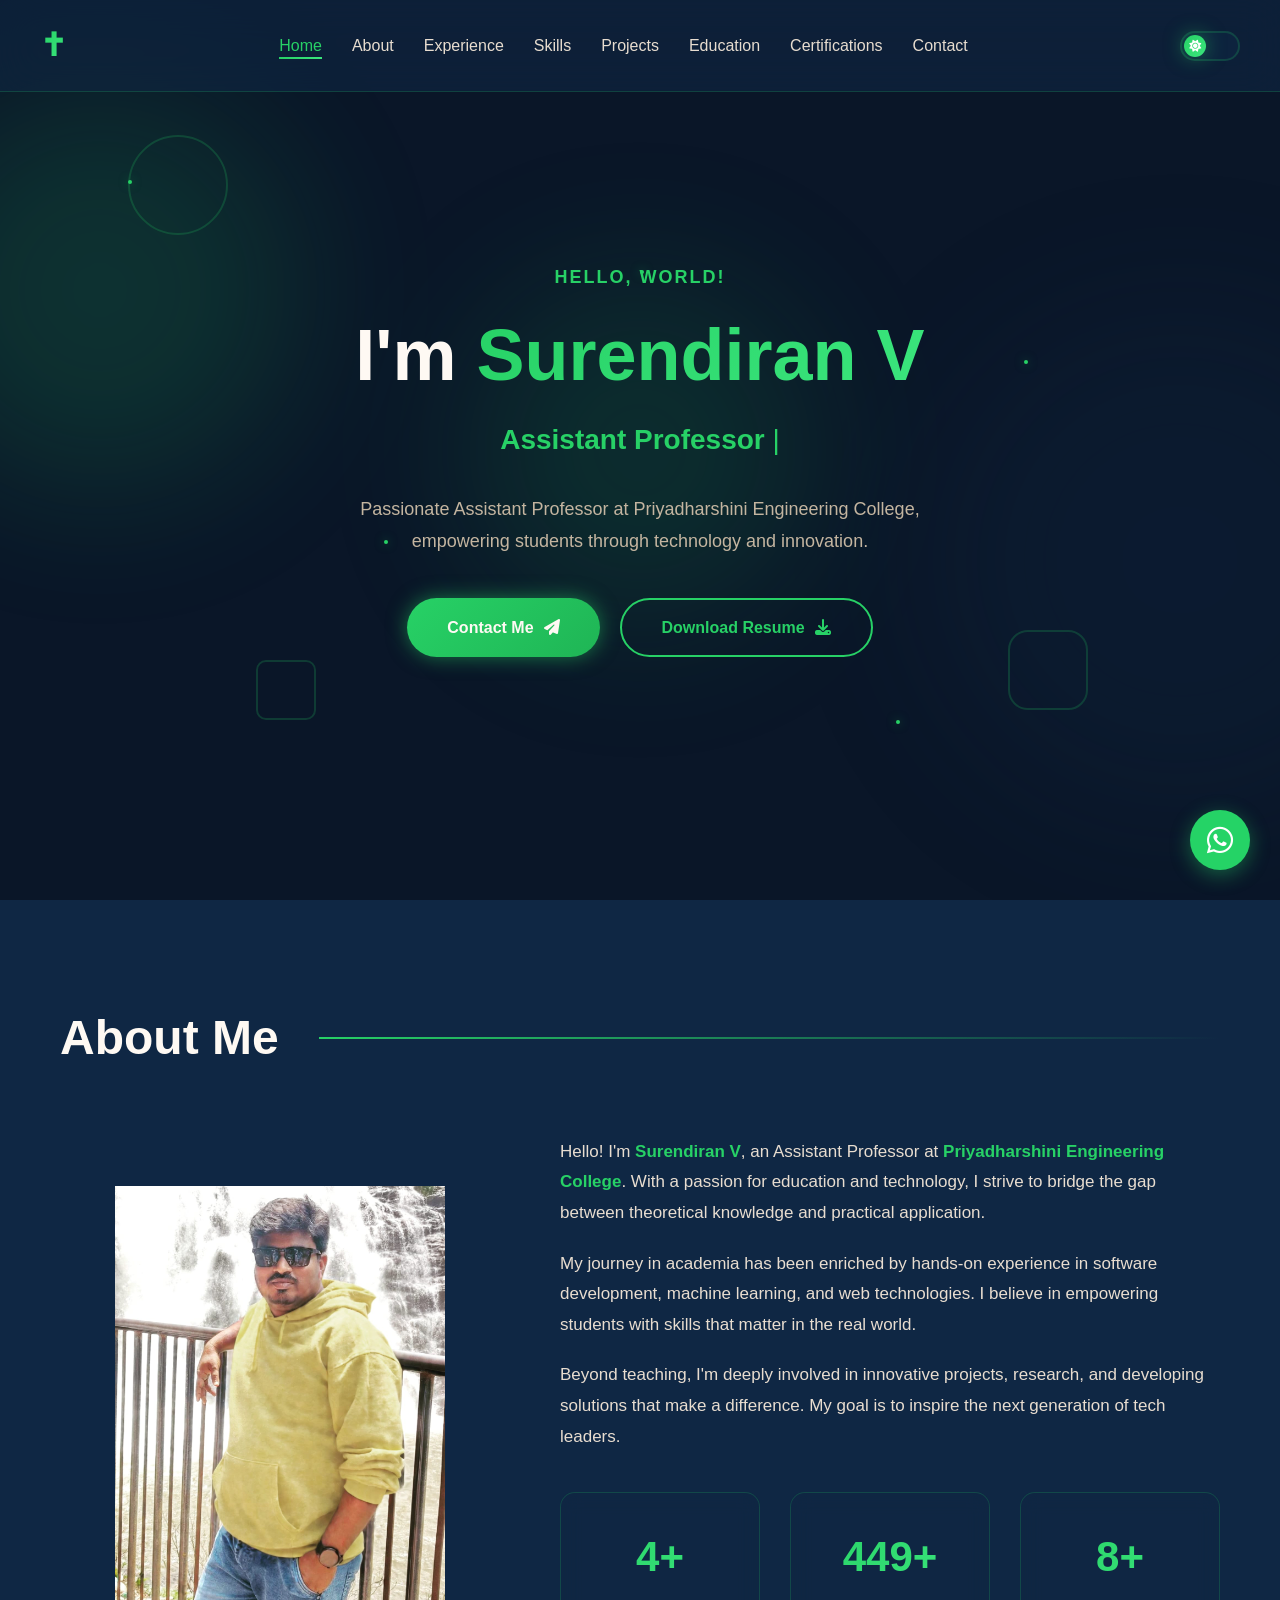
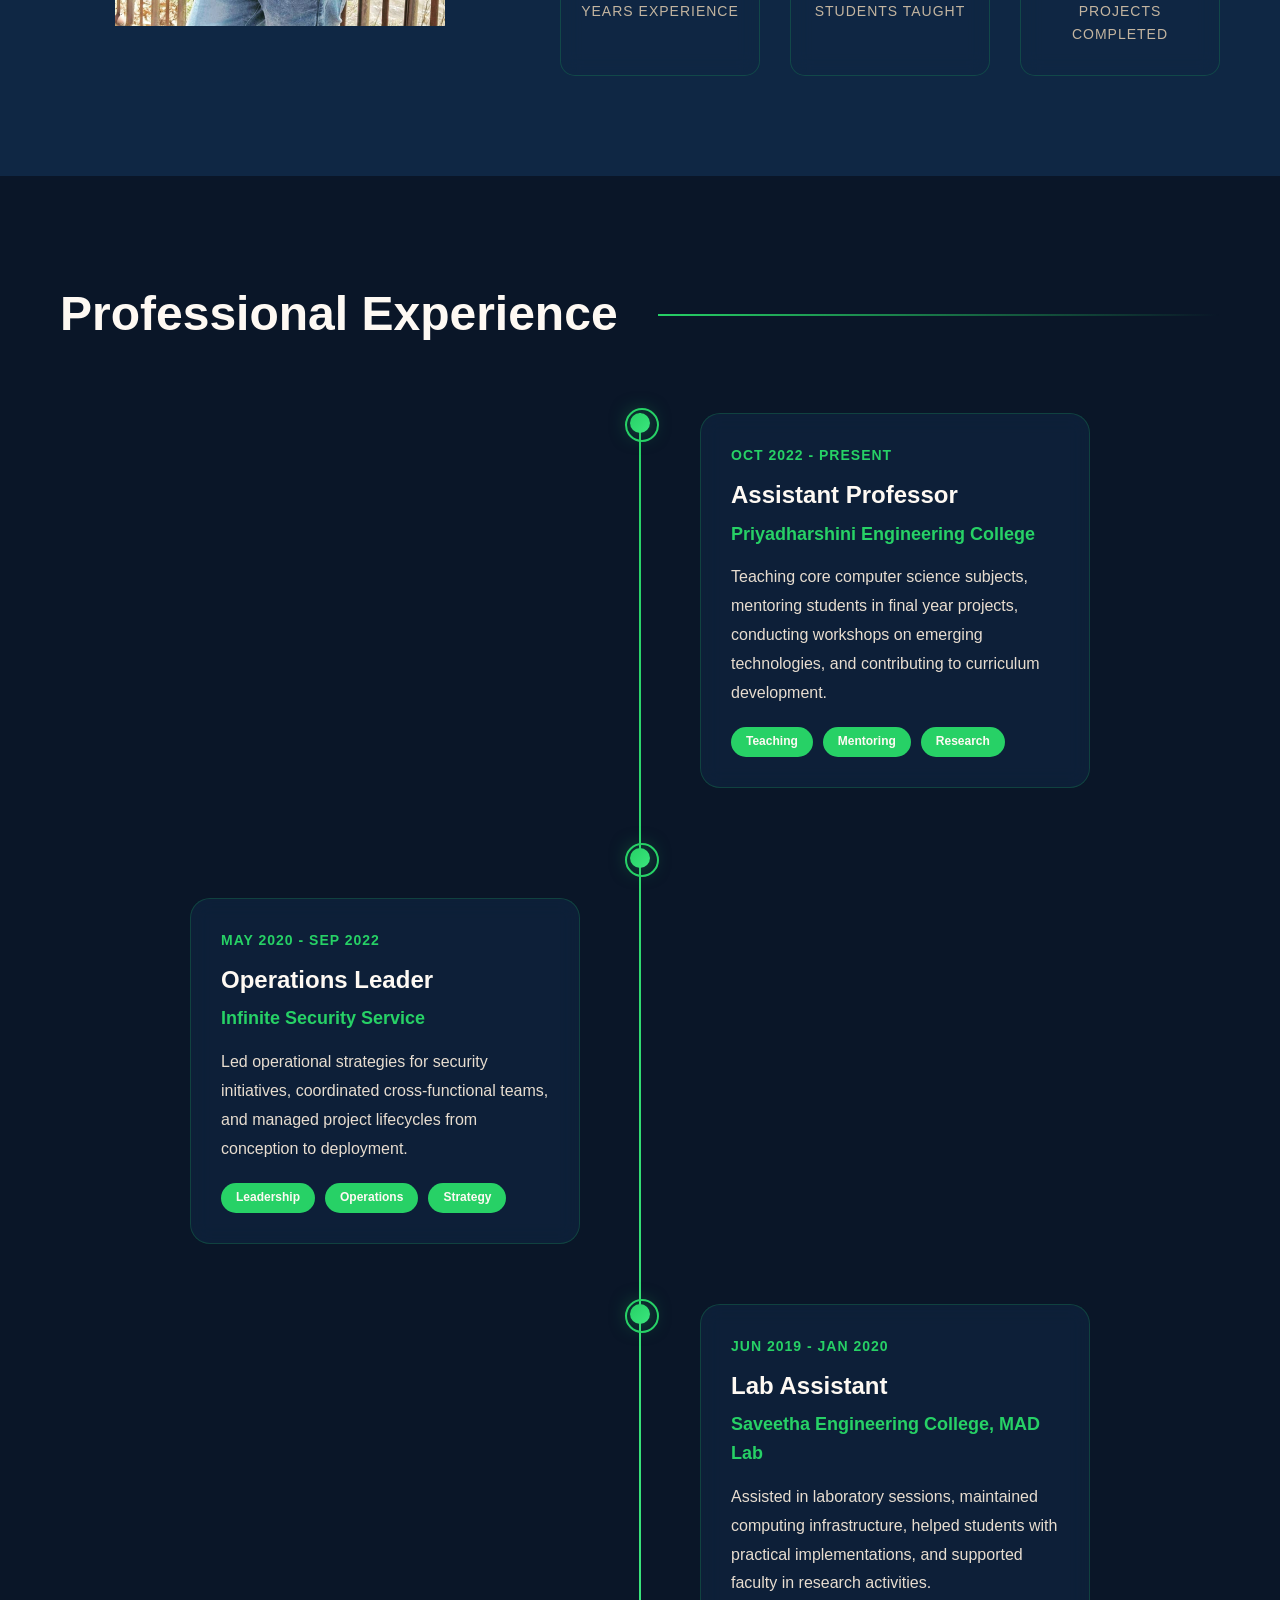
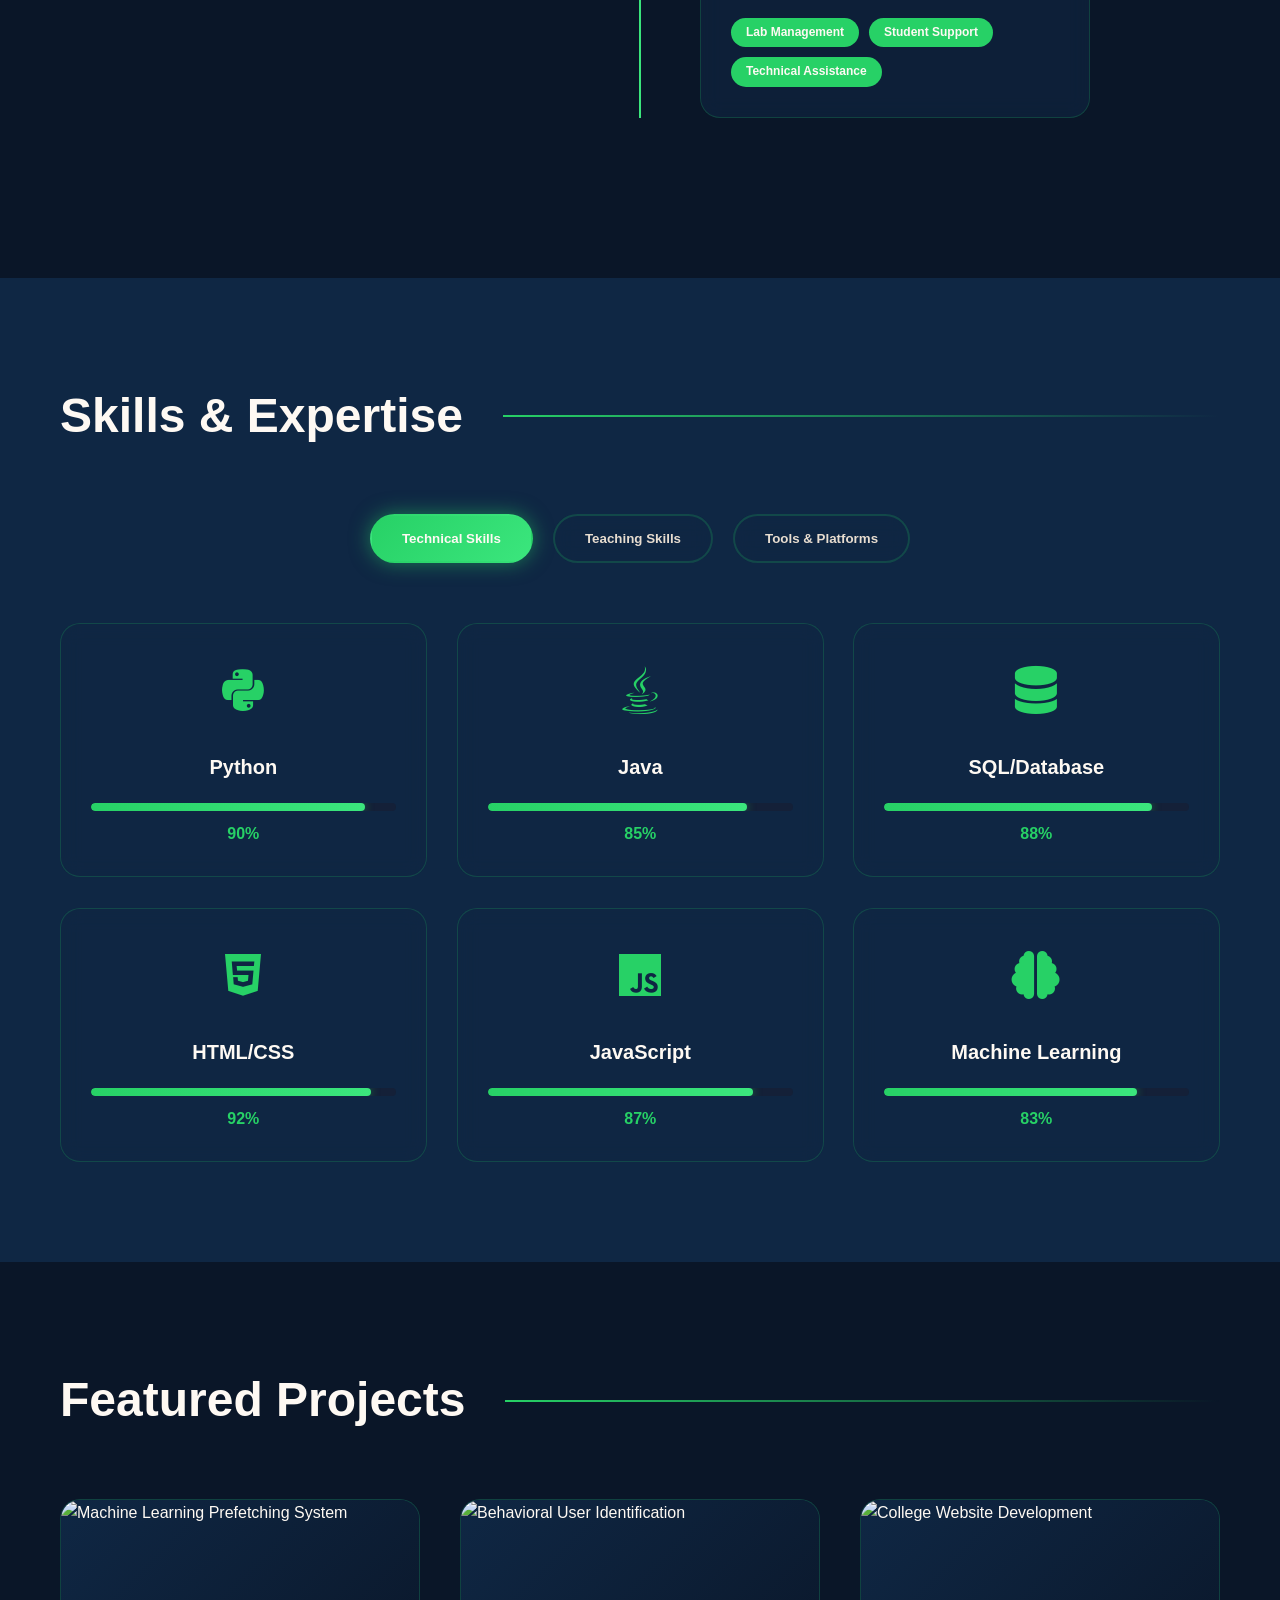
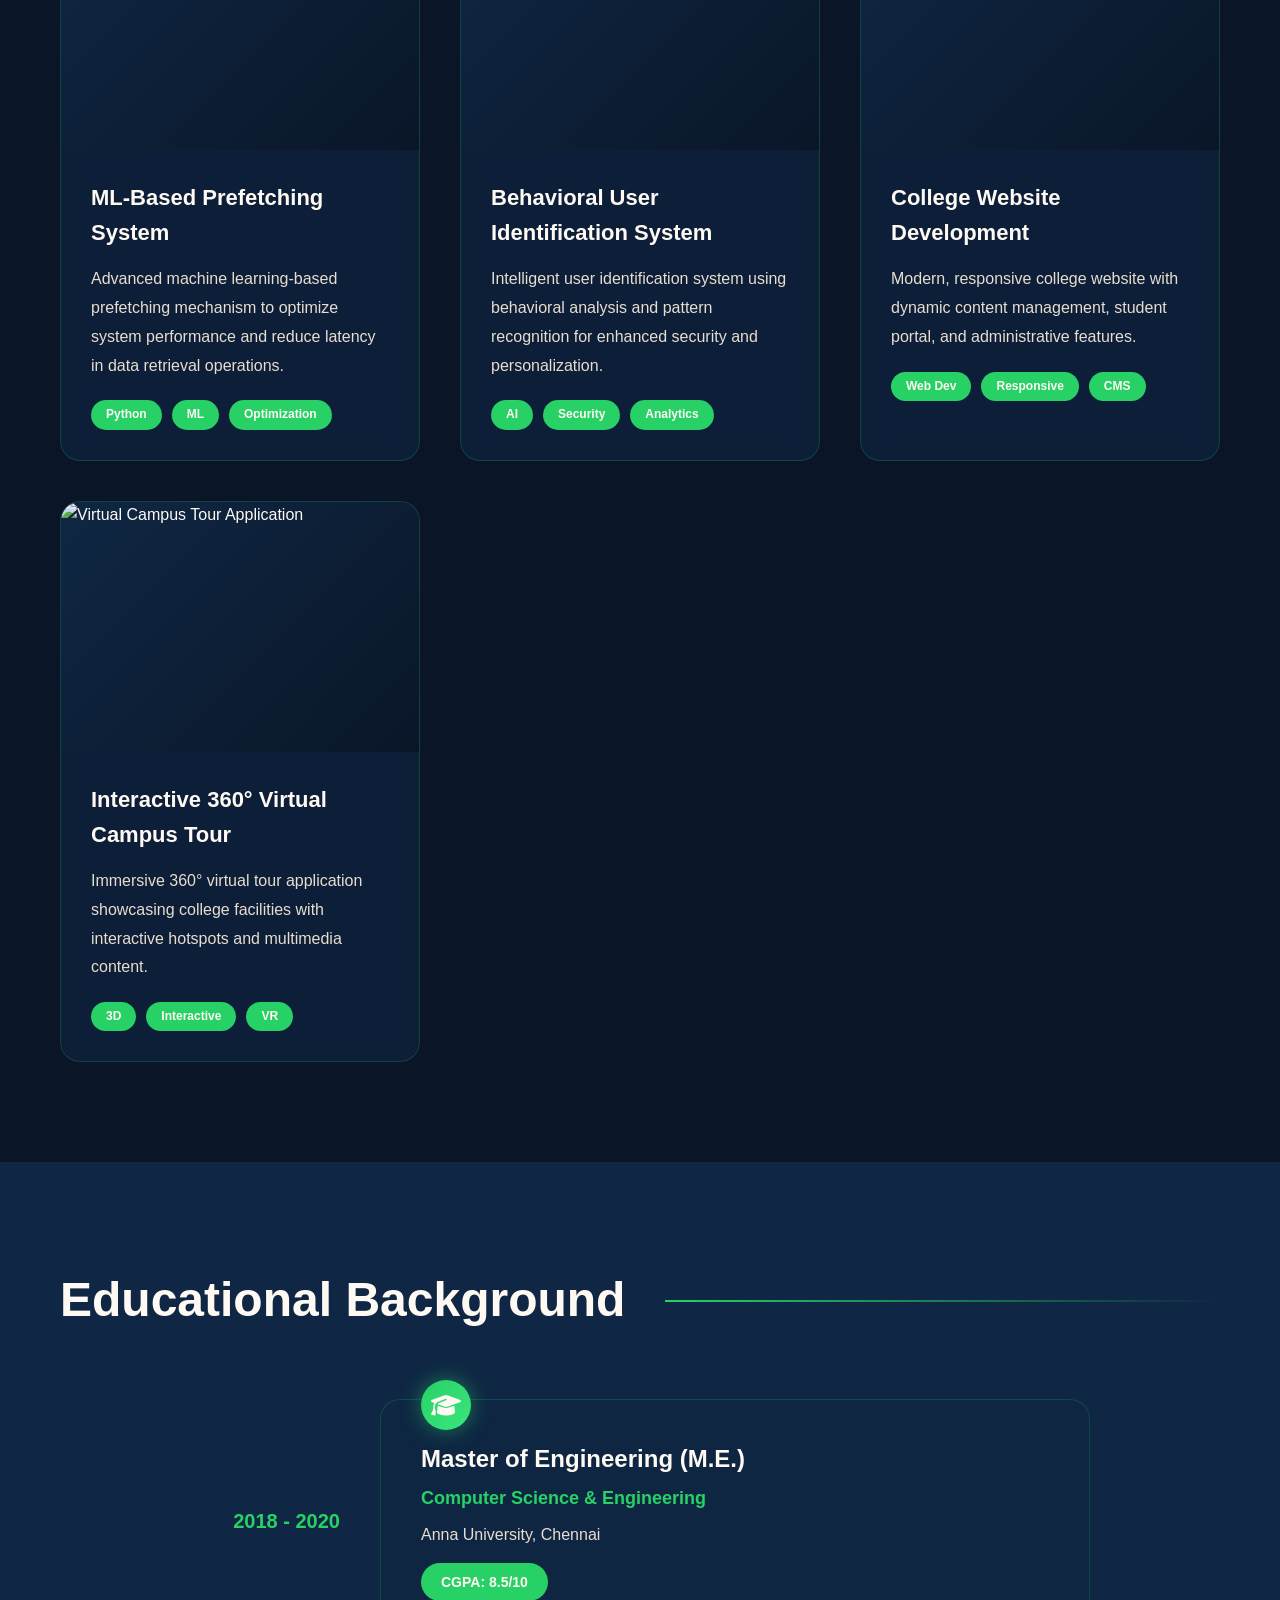
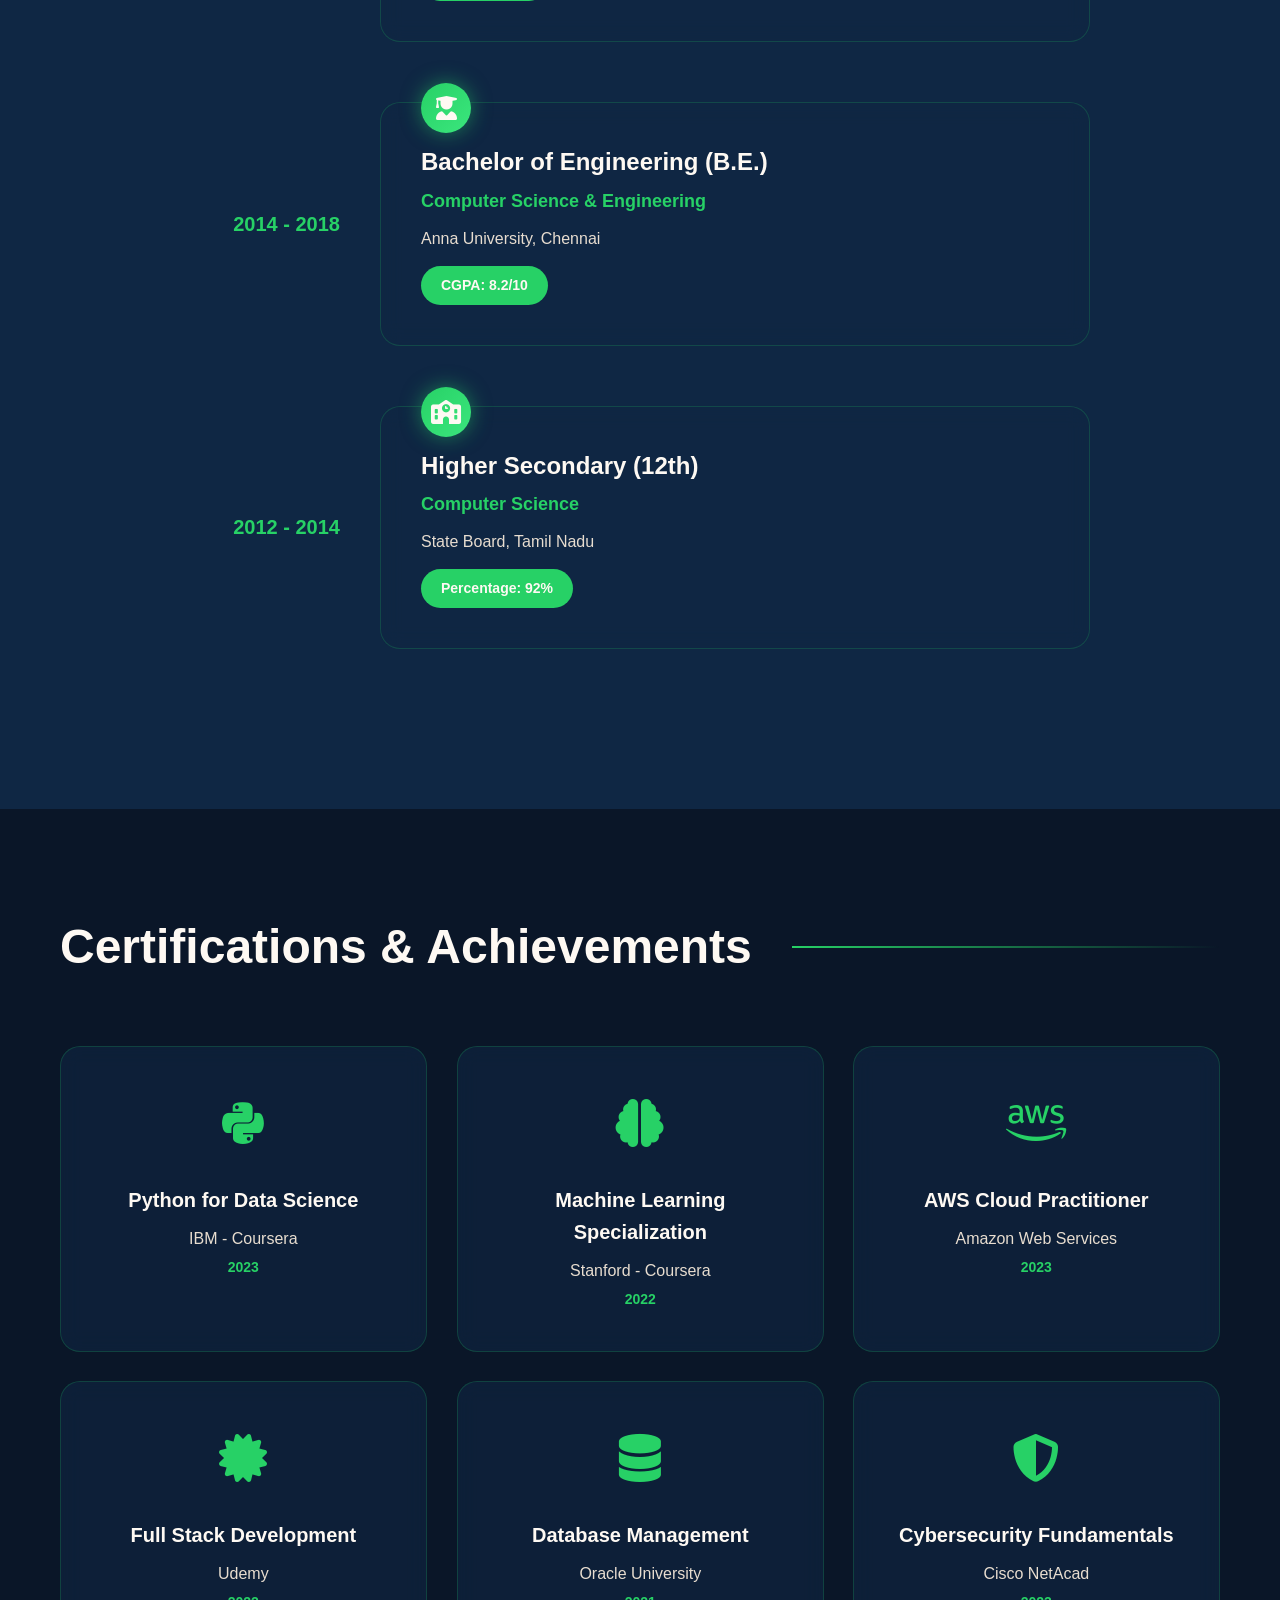
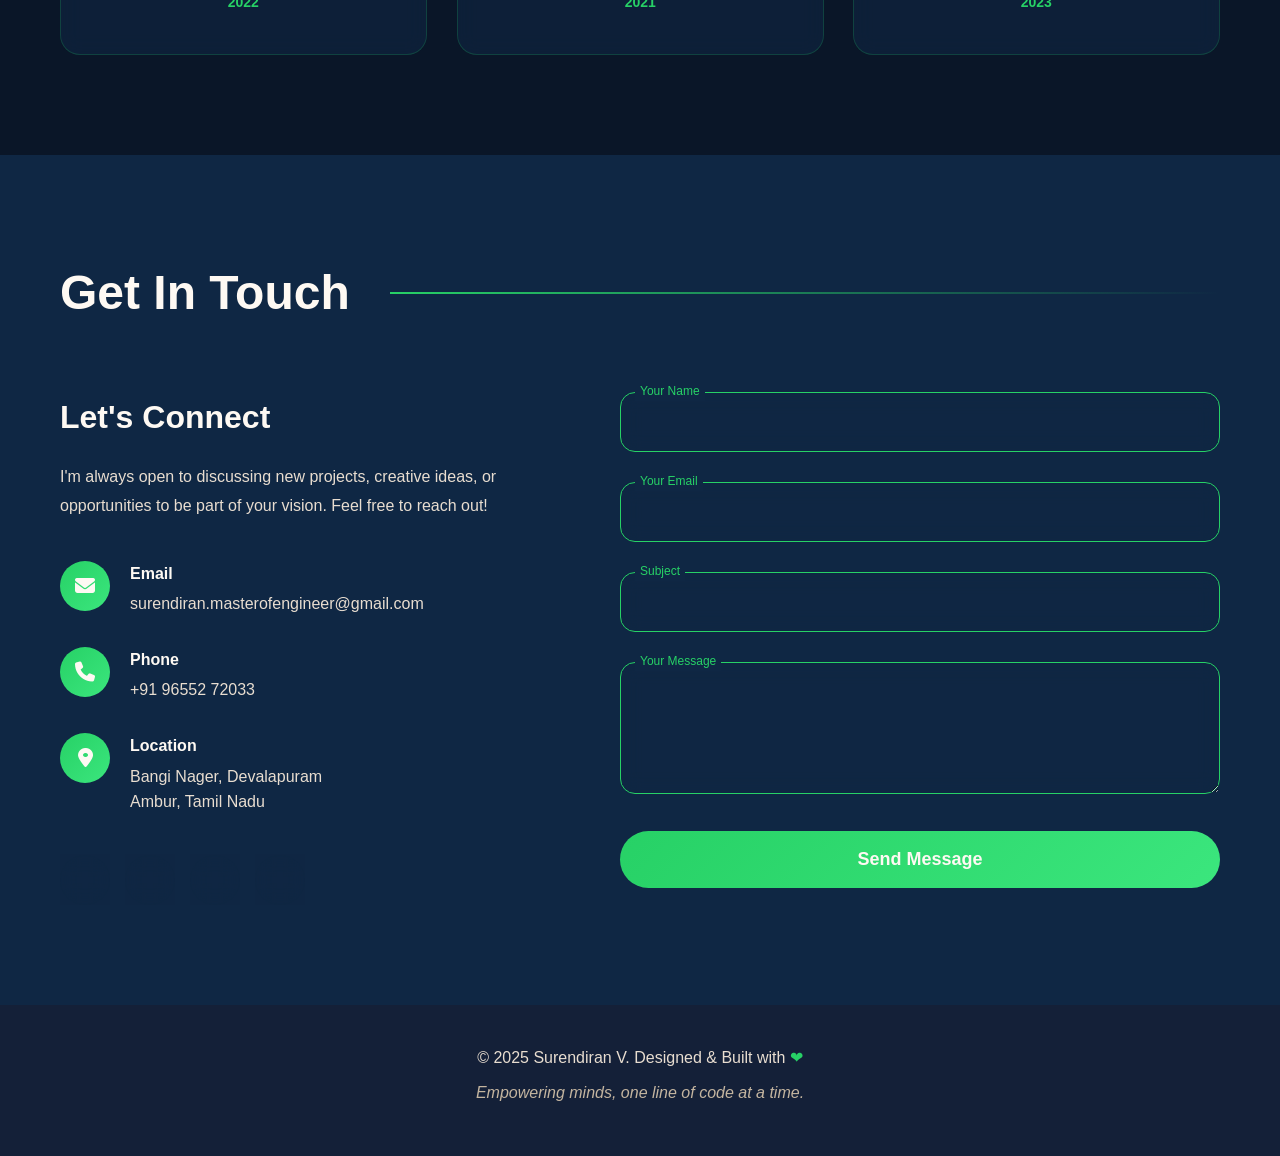
==== commit 24ce5d61: "Add Facebook, Instagram, and GitHub social links" ====
--- a/index.html
+++ b/index.html
@@ -640,9 +640,9 @@
 
                     <div class="social-links">
                         <a href="https://www.linkedin.com/in/surendiran-v-930442136" target="_blank" class="social-link" aria-label="LinkedIn"><i class="fab fa-linkedin-in"></i></a>
-                        <a href="#" class="social-link" aria-label="GitHub"><i class="fab fa-github"></i></a>
-                        <a href="#" class="social-link" aria-label="Twitter"><i class="fab fa-twitter"></i></a>
-                        <a href="#" class="social-link" aria-label="Instagram"><i class="fab fa-instagram"></i></a>
+                        <a href="https://github.com/surendiranv1995" target="_blank" class="social-link" aria-label="GitHub"><i class="fab fa-github"></i></a>
+                        <a href="https://www.facebook.com/surendiran.michel" target="_blank" class="social-link" aria-label="Facebook"><i class="fab fa-facebook-f"></i></a>
+                        <a href="https://www.instagram.com/surendiran_michel" target="_blank" class="social-link" aria-label="Instagram"><i class="fab fa-instagram"></i></a>
                     </div>
                 </div>
 
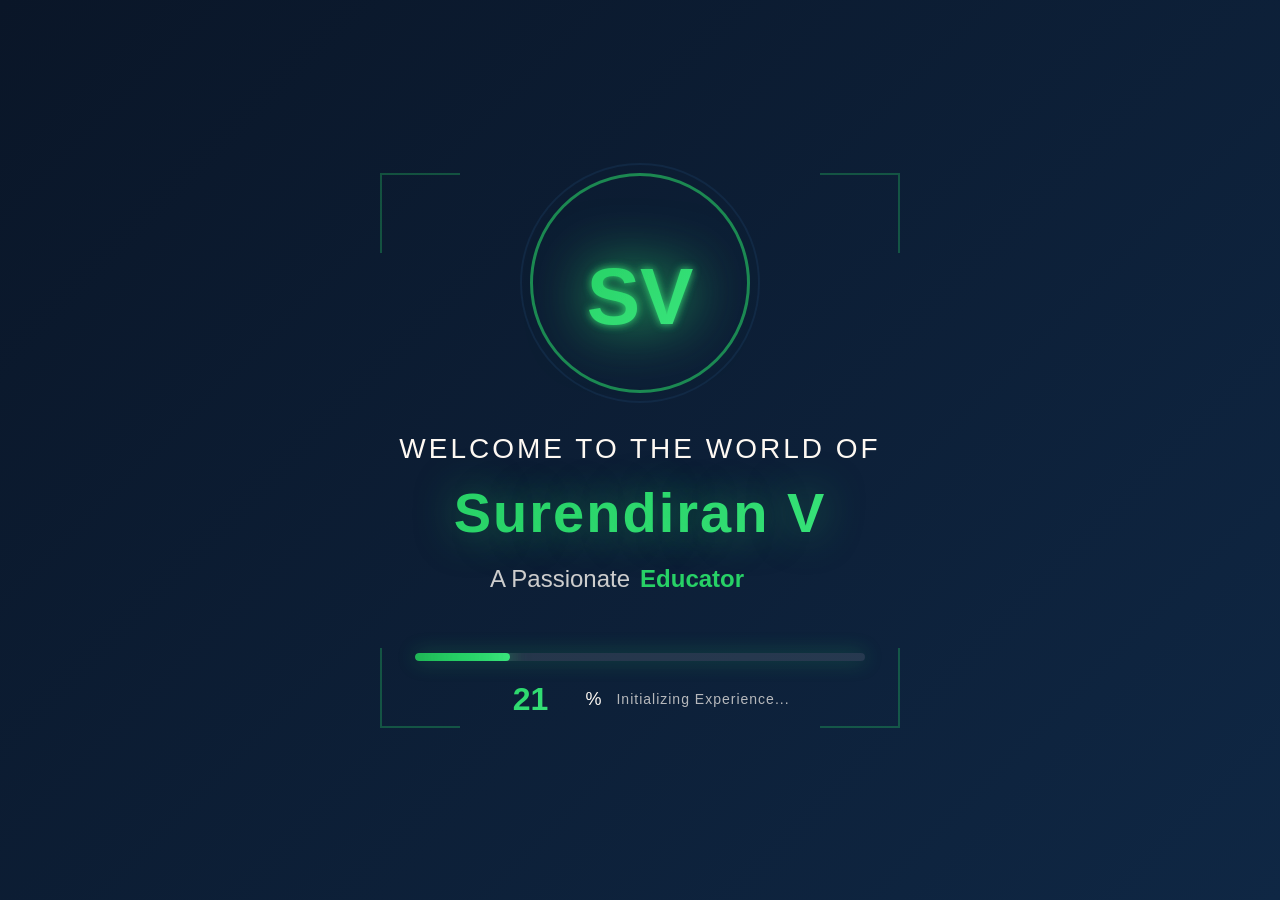
==== commit 7e235e1b: "Set splash screen as landing page - rename files for proper loading sequence" ====
--- a/index.html
+++ b/index.html
@@ -3,716 +3,83 @@
 <head>
     <meta charset="UTF-8">
     <meta name="viewport" content="width=device-width, initial-scale=1.0">
-    <title>Surendiran V | Assistant Professor & Tech Educator</title>
+    <title>Welcome | Surendiran V</title>
     <link rel="icon" href="data:image/svg+xml,<svg xmlns='http://www.w3.org/2000/svg' viewBox='0 0 100 100'><text y='0.9em' font-size='90' fill='%2327D166'>✝</text></svg>">
-    <link rel="stylesheet" href="css/style.css">
-    <!-- Font Awesome for Icons -->
-    <link rel="stylesheet" href="https://cdnjs.cloudflare.com/ajax/libs/font-awesome/6.4.0/css/all.min.css">
+    <link rel="stylesheet" href="css/splash.css">
 </head>
-<body data-theme="dark">
-    
-    <!-- Floating Background Elements -->
-    <div class="bg-shapes">
-        <div class="shape shape-1"></div>
-        <div class="shape shape-2"></div>
-        <div class="shape shape-3"></div>
+<body>
+    <!-- Animated Background Particles -->
+    <div class="particles-container">
+        <div class="particle"></div>
+        <div class="particle"></div>
+        <div class="particle"></div>
+        <div class="particle"></div>
+        <div class="particle"></div>
+        <div class="particle"></div>
+        <div class="particle"></div>
+        <div class="particle"></div>
     </div>
 
-    <!-- ===================== NAVIGATION BAR ===================== -->
-    <nav class="navbar" id="navbar">
-        <div class="nav-container">
-            <div class="nav-logo">
-                <span class="logo-text">✝</span>
+    <!-- Main Splash Content -->
+    <div class="splash-container">
+        <!-- Animated Logo -->
+        <div class="logo-container">
+            <div class="logo-circle">
+                <svg class="logo-svg" viewBox="0 0 200 200">
+                    <defs>
+                        <linearGradient id="logoGradient" x1="0%" y1="0%" x2="100%" y2="100%">
+                            <stop offset="0%" style="stop-color:#27D166;stop-opacity:1" />
+                            <stop offset="100%" style="stop-color:#3be67d;stop-opacity:1" />
+                        </linearGradient>
+                        <filter id="glow">
+                            <feGaussianBlur stdDeviation="4" result="coloredBlur"/>
+                            <feMerge>
+                                <feMergeNode in="coloredBlur"/>
+                                <feMergeNode in="SourceGraphic"/>
+                            </feMerge>
+                        </filter>
+                    </defs>
+                    <text x="100" y="120" class="logo-text" fill="url(#logoGradient)" filter="url(#glow)">SV</text>
+                </svg>
             </div>
-            
-            <ul class="nav-menu" id="navMenu">
-                <li><a href="#home" class="nav-link active">Home</a></li>
-                <li><a href="#about" class="nav-link">About</a></li>
-                <li><a href="#experience" class="nav-link">Experience</a></li>
-                <li><a href="#skills" class="nav-link">Skills</a></li>
-                <li><a href="#projects" class="nav-link">Projects</a></li>
-                <li><a href="#education" class="nav-link">Education</a></li>
-                <li><a href="#certifications" class="nav-link">Certifications</a></li>
-                <li><a href="#contact" class="nav-link">Contact</a></li>
-            </ul>
+            <div class="logo-ring"></div>
+            <div class="logo-ring-2"></div>
+        </div>
 
-            <!-- Theme Toggle Switch -->
-            <div class="theme-toggle-wrapper">
-                <input type="checkbox" id="themeToggle" class="theme-toggle-checkbox">
-                <label for="themeToggle" class="theme-toggle-label">
-                    <span class="theme-toggle-slider">
-                        <i class="fas fa-sun"></i>
-                        <i class="fas fa-moon"></i>
-                    </span>
-                </label>
-            </div>
-
-            <!-- Mobile Menu Toggle -->
-            <div class="nav-toggle" id="navToggle">
-                <span></span>
-                <span></span>
-                <span></span>
-            </div>
-        </div>
-    </nav>
-
-    <!-- ===================== HERO SECTION ===================== -->
-    <section class="hero" id="home">
-        <div class="hero-particles">
-            <div class="hero-particle"></div>
-            <div class="hero-particle"></div>
-            <div class="hero-particle"></div>
-            <div class="hero-particle"></div>
-            <div class="hero-particle"></div>
-        </div>
-        
-        <div class="hero-content">
-            <div class="hero-greeting" data-aos="fade-down">Hello, World!</div>
-            <h1 class="hero-title" data-aos="fade-up" data-aos-delay="200">
-                I'm <span class="highlight-name">Surendiran V</span>
-            </h1>
-            <div class="hero-subtitle" data-aos="fade-up" data-aos-delay="400">
-                <span class="typing-text"></span>
-                <span class="cursor">|</span>
-            </div>
-            <p class="hero-description" data-aos="fade-up" data-aos-delay="600">
-                Passionate Assistant Professor at Priyadharshini Engineering College,<br>
-                empowering students through technology and innovation.
-            </p>
-            <div class="hero-buttons" data-aos="fade-up" data-aos-delay="800">
-                <a href="#contact" class="btn btn-primary">
-                    <span>Contact Me</span>
-                    <i class="fas fa-paper-plane"></i>
-                </a>
-                <a href="#" class="btn btn-secondary" id="downloadResume">
-                    <span>Download Resume</span>
-                    <i class="fas fa-download"></i>
-                </a>
-            </div>
-            <div class="hero-scroll" data-aos="fade-up" data-aos-delay="1000">
-                <div class="scroll-indicator">
-                    <span>Scroll Down</span>
-                    <div class="scroll-arrow"></div>
-                </div>
+        <!-- Welcome Text -->
+        <div class="welcome-text">
+            <h1 class="welcome-title">Welcome to the World of</h1>
+            <h2 class="name-title">Surendiran V</h2>
+            <div class="role-container">
+                <span class="role-prefix">A Passionate</span>
+                <span class="role-text" id="roleText">Educator</span>
             </div>
         </div>
 
-        <!-- 3D Floating Elements -->
-        <div class="floating-element floating-element-1"></div>
-        <div class="floating-element floating-element-2"></div>
-        <div class="floating-element floating-element-3"></div>
-    </section>
-
-    <!-- ===================== ABOUT SECTION ===================== -->
-    <section class="about" id="about">
-        <div class="container">
-            <h2 class="section-title" data-aos="fade-up">
-                About Me
-                <div class="title-line"></div>
-            </h2>
-
-            <div class="about-content">
-                <div class="about-image" data-aos="fade-right">
-                    <div class="image-wrapper">
-                        <img src="assets/profile.jpg" alt="Surendiran V" onerror="this.src='data:image/svg+xml,%3Csvg xmlns=%22http://www.w3.org/2000/svg%22 width=%22400%22 height=%22400%22%3E%3Crect width=%22400%22 height=%22400%22 fill=%22%23dc143c%22/%3E%3Ctext x=%2250%25%22 y=%2250%25%22 dominant-baseline=%22middle%22 text-anchor=%22middle%22 font-family=%22Arial%22 font-size=%2280%22 fill=%22white%22%3ESV%3C/text%3E%3C/svg%3E'">
-                        <div class="image-glow"></div>
-                    </div>
+        <!-- Futuristic Loading Bar -->
+        <div class="loading-section">
+            <div class="loading-bar-container">
+                <div class="loading-bar" id="loadingBar">
+                    <div class="loading-shine"></div>
                 </div>
-
-                <div class="about-text" data-aos="fade-left">
-                    <p class="about-paragraph">
-                        Hello! I'm <strong>Surendiran V</strong>, an Assistant Professor at 
-                        <strong>Priyadharshini Engineering College</strong>. With a passion for education 
-                        and technology, I strive to bridge the gap between theoretical knowledge and 
-                        practical application.
-                    </p>
-                    <p class="about-paragraph">
-                        My journey in academia has been enriched by hands-on experience in software 
-                        development, machine learning, and web technologies. I believe in empowering 
-                        students with skills that matter in the real world.
-                    </p>
-                    <p class="about-paragraph">
-                        Beyond teaching, I'm deeply involved in innovative projects, research, and 
-                        developing solutions that make a difference. My goal is to inspire the next 
-                        generation of tech leaders.
-                    </p>
-
-                    <!-- Statistics -->
-                    <div class="about-stats">
-                        <div class="stat-item" data-aos="zoom-in" data-aos-delay="200">
-                            <div class="stat-number">5+</div>
-                            <div class="stat-label">Years Experience</div>
-                        </div>
-                        <div class="stat-item" data-aos="zoom-in" data-aos-delay="400">
-                            <div class="stat-number">500+</div>
-                            <div class="stat-label">Students Taught</div>
-                        </div>
-                        <div class="stat-item" data-aos="zoom-in" data-aos-delay="600">
-                            <div class="stat-number">10+</div>
-                            <div class="stat-label">Projects Completed</div>
-                        </div>
-                    </div>
-                </div>
+                <div class="loading-glow"></div>
+            </div>
+            <div class="loading-text">
+                <span id="loadingPercent">0</span>%
+                <span class="loading-status">Initializing Experience...</span>
             </div>
         </div>
-    </section>
 
-    <!-- ===================== EXPERIENCE SECTION ===================== -->
-    <section class="experience" id="experience">
-        <div class="container">
-            <h2 class="section-title" data-aos="fade-up">
-                Professional Experience
-                <div class="title-line"></div>
-            </h2>
-
-            <div class="timeline">
-                <!-- Experience Item 1 -->
-                <div class="timeline-item" data-aos="fade-up">
-                    <div class="timeline-dot"></div>
-                    <div class="timeline-content">
-                        <div class="timeline-date">Oct 2022 - Present</div>
-                        <h3 class="timeline-title">Assistant Professor</h3>
-                        <h4 class="timeline-company">Priyadharshini Engineering College</h4>
-                        <p class="timeline-description">
-                            Teaching core computer science subjects, mentoring students in final year 
-                            projects, conducting workshops on emerging technologies, and contributing 
-                            to curriculum development.
-                        </p>
-                        <div class="timeline-tags">
-                            <span class="tag">Teaching</span>
-                            <span class="tag">Mentoring</span>
-                            <span class="tag">Research</span>
-                        </div>
-                    </div>
-                </div>
-
-                <!-- Experience Item 2 -->
-                <div class="timeline-item" data-aos="fade-up" data-aos-delay="200">
-                    <div class="timeline-dot"></div>
-                    <div class="timeline-content">
-                        <div class="timeline-date">May 2020 - Sep 2022</div>
-                        <h3 class="timeline-title">Operations Leader</h3>
-                        <h4 class="timeline-company">Infinite Security Service</h4>
-                        <p class="timeline-description">
-                            Led operational strategies for security initiatives, coordinated cross-functional 
-                            teams, and managed project lifecycles from conception to deployment.
-                        </p>
-                        <div class="timeline-tags">
-                            <span class="tag">Leadership</span>
-                            <span class="tag">Operations</span>
-                            <span class="tag">Strategy</span>
-                        </div>
-                    </div>
-                </div>
-
-                <!-- Experience Item 3 -->
-                <div class="timeline-item" data-aos="fade-up" data-aos-delay="400">
-                    <div class="timeline-dot"></div>
-                    <div class="timeline-content">
-                        <div class="timeline-date">Jun 2019 - Jan 2020</div>
-                        <h3 class="timeline-title">Lab Assistant</h3>
-                        <h4 class="timeline-company">Saveetha Engineering College, MAD Lab</h4>
-                        <p class="timeline-description">
-                            Assisted in laboratory sessions, maintained computing infrastructure, 
-                            helped students with practical implementations, and supported faculty 
-                            in research activities.
-                        </p>
-                        <div class="timeline-tags">
-                            <span class="tag">Lab Management</span>
-                            <span class="tag">Student Support</span>
-                            <span class="tag">Technical Assistance</span>
-                        </div>
-                    </div>
-                </div>
-            </div>
-        </div>
-    </section>
-
-    <!-- ===================== SKILLS SECTION ===================== -->
-    <section class="skills" id="skills">
-        <div class="container">
-            <h2 class="section-title" data-aos="fade-up">
-                Skills & Expertise
-                <div class="title-line"></div>
-            </h2>
-
-            <!-- Skills Tabs -->
-            <div class="skills-tabs" data-aos="fade-up" data-aos-delay="200">
-                <button class="skill-tab active" data-tab="technical">Technical Skills</button>
-                <button class="skill-tab" data-tab="teaching">Teaching Skills</button>
-                <button class="skill-tab" data-tab="tools">Tools & Platforms</button>
-            </div>
-
-            <!-- Technical Skills -->
-            <div class="skills-content active" id="technical">
-                <div class="skills-grid">
-                    <div class="skill-card" data-aos="flip-left" data-aos-delay="100">
-                        <div class="skill-icon"><i class="fab fa-python"></i></div>
-                        <h3 class="skill-name">Python</h3>
-                        <div class="skill-bar">
-                            <div class="skill-progress" data-progress="90"></div>
-                        </div>
-                        <div class="skill-percent">90%</div>
-                    </div>
-
-                    <div class="skill-card" data-aos="flip-left" data-aos-delay="200">
-                        <div class="skill-icon"><i class="fab fa-java"></i></div>
-                        <h3 class="skill-name">Java</h3>
-                        <div class="skill-bar">
-                            <div class="skill-progress" data-progress="85"></div>
-                        </div>
-                        <div class="skill-percent">85%</div>
-                    </div>
-
-                    <div class="skill-card" data-aos="flip-left" data-aos-delay="300">
-                        <div class="skill-icon"><i class="fas fa-database"></i></div>
-                        <h3 class="skill-name">SQL/Database</h3>
-                        <div class="skill-bar">
-                            <div class="skill-progress" data-progress="88"></div>
-                        </div>
-                        <div class="skill-percent">88%</div>
-                    </div>
-
-                    <div class="skill-card" data-aos="flip-left" data-aos-delay="400">
-                        <div class="skill-icon"><i class="fab fa-html5"></i></div>
-                        <h3 class="skill-name">HTML/CSS</h3>
-                        <div class="skill-bar">
-                            <div class="skill-progress" data-progress="92"></div>
-                        </div>
-                        <div class="skill-percent">92%</div>
-                    </div>
-
-                    <div class="skill-card" data-aos="flip-left" data-aos-delay="500">
-                        <div class="skill-icon"><i class="fab fa-js"></i></div>
-                        <h3 class="skill-name">JavaScript</h3>
-                        <div class="skill-bar">
-                            <div class="skill-progress" data-progress="87"></div>
-                        </div>
-                        <div class="skill-percent">87%</div>
-                    </div>
-
-                    <div class="skill-card" data-aos="flip-left" data-aos-delay="600">
-                        <div class="skill-icon"><i class="fas fa-brain"></i></div>
-                        <h3 class="skill-name">Machine Learning</h3>
-                        <div class="skill-bar">
-                            <div class="skill-progress" data-progress="83"></div>
-                        </div>
-                        <div class="skill-percent">83%</div>
-                    </div>
-                </div>
-            </div>
-
-            <!-- Teaching Skills -->
-            <div class="skills-content" id="teaching">
-                <div class="skills-grid">
-                    <div class="skill-card" data-aos="flip-left" data-aos-delay="100">
-                        <div class="skill-icon"><i class="fas fa-chalkboard-teacher"></i></div>
-                        <h3 class="skill-name">Classroom Teaching</h3>
-                        <div class="skill-bar">
-                            <div class="skill-progress" data-progress="95"></div>
-                        </div>
-                        <div class="skill-percent">95%</div>
-                    </div>
-
-                    <div class="skill-card" data-aos="flip-left" data-aos-delay="200">
-                        <div class="skill-icon"><i class="fas fa-users"></i></div>
-                        <h3 class="skill-name">Student Mentoring</h3>
-                        <div class="skill-bar">
-                            <div class="skill-progress" data-progress="93"></div>
-                        </div>
-                        <div class="skill-percent">93%</div>
-                    </div>
-
-                    <div class="skill-card" data-aos="flip-left" data-aos-delay="300">
-                        <div class="skill-icon"><i class="fas fa-book"></i></div>
-                        <h3 class="skill-name">Curriculum Design</h3>
-                        <div class="skill-bar">
-                            <div class="skill-progress" data-progress="88"></div>
-                        </div>
-                        <div class="skill-percent">88%</div>
-                    </div>
-
-                    <div class="skill-card" data-aos="flip-left" data-aos-delay="400">
-                        <div class="skill-icon"><i class="fas fa-project-diagram"></i></div>
-                        <h3 class="skill-name">Project Guidance</h3>
-                        <div class="skill-bar">
-                            <div class="skill-progress" data-progress="91"></div>
-                        </div>
-                        <div class="skill-percent">91%</div>
-                    </div>
-                </div>
-            </div>
-
-            <!-- Tools & Platforms -->
-            <div class="skills-content" id="tools">
-                <div class="skills-grid">
-                    <div class="skill-card" data-aos="flip-left" data-aos-delay="100">
-                        <div class="skill-icon"><i class="fab fa-git-alt"></i></div>
-                        <h3 class="skill-name">Git & GitHub</h3>
-                        <div class="skill-bar">
-                            <div class="skill-progress" data-progress="89"></div>
-                        </div>
-                        <div class="skill-percent">89%</div>
-                    </div>
-
-                    <div class="skill-card" data-aos="flip-left" data-aos-delay="200">
-                        <div class="skill-icon"><i class="fab fa-docker"></i></div>
-                        <h3 class="skill-name">Docker</h3>
-                        <div class="skill-bar">
-                            <div class="skill-progress" data-progress="80"></div>
-                        </div>
-                        <div class="skill-percent">80%</div>
-                    </div>
-
-                    <div class="skill-card" data-aos="flip-left" data-aos-delay="300">
-                        <div class="skill-icon"><i class="fas fa-code"></i></div>
-                        <h3 class="skill-name">VS Code</h3>
-                        <div class="skill-bar">
-                            <div class="skill-progress" data-progress="94"></div>
-                        </div>
-                        <div class="skill-percent">94%</div>
-                    </div>
-
-                    <div class="skill-card" data-aos="flip-left" data-aos-delay="400">
-                        <div class="skill-icon"><i class="fas fa-server"></i></div>
-                        <h3 class="skill-name">Linux/Unix</h3>
-                        <div class="skill-bar">
-                            <div class="skill-progress" data-progress="86"></div>
-                        </div>
-                        <div class="skill-percent">86%</div>
-                    </div>
-                </div>
-            </div>
-        </div>
-    </section>
-
-    <!-- ===================== PROJECTS SECTION ===================== -->
-    <section class="projects" id="projects">
-        <div class="container">
-            <h2 class="section-title" data-aos="fade-up">
-                Featured Projects
-                <div class="title-line"></div>
-            </h2>
-
-            <div class="projects-grid">
-                <!-- Project 1 -->
-                <div class="project-card" data-aos="zoom-in" data-aos-delay="100">
-                    <div class="project-image">
-                        <img src="https://images.unsplash.com/photo-1555949963-aa79dcee981c?w=800&q=80" alt="Machine Learning Prefetching System" style="width: 100%; height: 100%; object-fit: cover;">
-                        <div class="project-overlay">
-                            <button class="project-btn" onclick="openProjectModal('project1')">
-                                <i class="fas fa-eye"></i> View Details
-                            </button>
-                        </div>
-                    </div>
-                    <div class="project-content">
-                        <h3 class="project-title">ML-Based Prefetching System</h3>
-                        <p class="project-description">
-                            Advanced machine learning-based prefetching mechanism to optimize system performance 
-                            and reduce latency in data retrieval operations.
-                        </p>
-                        <div class="project-tags">
-                            <span class="tag">Python</span>
-                            <span class="tag">ML</span>
-                            <span class="tag">Optimization</span>
-                        </div>
-                    </div>
-                </div>
-
-                <!-- Project 2 -->
-                <div class="project-card" data-aos="zoom-in" data-aos-delay="200">
-                    <div class="project-image">
-                        <img src="https://images.unsplash.com/photo-1563986768609-322da13575f3?w=800&q=80" alt="Behavioral User Identification" style="width: 100%; height: 100%; object-fit: cover;">
-                        <div class="project-overlay">
-                            <button class="project-btn" onclick="openProjectModal('project2')">
-                                <i class="fas fa-eye"></i> View Details
-                            </button>
-                        </div>
-                    </div>
-                    <div class="project-content">
-                        <h3 class="project-title">Behavioral User Identification System</h3>
-                        <p class="project-description">
-                            Intelligent user identification system using behavioral analysis and pattern 
-                            recognition for enhanced security and personalization.
-                        </p>
-                        <div class="project-tags">
-                            <span class="tag">AI</span>
-                            <span class="tag">Security</span>
-                            <span class="tag">Analytics</span>
-                        </div>
-                    </div>
-                </div>
-
-                <!-- Project 3 -->
-                <div class="project-card" data-aos="zoom-in" data-aos-delay="300">
-                    <div class="project-image">
-                        <img src="https://images.unsplash.com/photo-1498050108023-c5249f4df085?w=800&q=80" alt="College Website Development" style="width: 100%; height: 100%; object-fit: cover;">
-                        <div class="project-overlay">
-                            <button class="project-btn" onclick="openProjectModal('project3')">
-                                <i class="fas fa-eye"></i> View Details
-                            </button>
-                        </div>
-                    </div>
-                    <div class="project-content">
-                        <h3 class="project-title">College Website Development</h3>
-                        <p class="project-description">
-                            Modern, responsive college website with dynamic content management, student 
-                            portal, and administrative features.
-                        </p>
-                        <div class="project-tags">
-                            <span class="tag">Web Dev</span>
-                            <span class="tag">Responsive</span>
-                            <span class="tag">CMS</span>
-                        </div>
-                    </div>
-                </div>
-
-                <!-- Project 4 -->
-                <div class="project-card" data-aos="zoom-in" data-aos-delay="400">
-                    <div class="project-image">
-                        <img src="https://images.unsplash.com/photo-1617802690992-15d93263d3a9?w=800&q=80" alt="Virtual Campus Tour Application" style="width: 100%; height: 100%; object-fit: cover;">
-                        <div class="project-overlay">
-                            <button class="project-btn" onclick="openProjectModal('project4')">
-                                <i class="fas fa-eye"></i> View Details
-                            </button>
-                        </div>
-                    </div>
-                    <div class="project-content">
-                        <h3 class="project-title">Interactive 360° Virtual Campus Tour</h3>
-                        <p class="project-description">
-                            Immersive 360° virtual tour application showcasing college facilities with 
-                            interactive hotspots and multimedia content.
-                        </p>
-                        <div class="project-tags">
-                            <span class="tag">3D</span>
-                            <span class="tag">Interactive</span>
-                            <span class="tag">VR</span>
-                        </div>
-                    </div>
-                </div>
-            </div>
-        </div>
-    </section>
-
-    <!-- ===================== EDUCATION SECTION ===================== -->
-    <section class="education" id="education">
-        <div class="container">
-            <h2 class="section-title" data-aos="fade-up">
-                Educational Background
-                <div class="title-line"></div>
-            </h2>
-
-            <div class="education-timeline">
-                <!-- Education Item 1 -->
-                <div class="education-item" data-aos="fade-right">
-                    <div class="education-year">2018 - 2020</div>
-                    <div class="education-card">
-                        <div class="education-icon"><i class="fas fa-graduation-cap"></i></div>
-                        <h3 class="education-degree">Master of Engineering (M.E.)</h3>
-                        <h4 class="education-field">Computer Science & Engineering</h4>
-                        <p class="education-institution">Anna University, Chennai</p>
-                        <div class="education-grade">CGPA: 8.5/10</div>
-                    </div>
-                </div>
-
-                <!-- Education Item 2 -->
-                <div class="education-item" data-aos="fade-left">
-                    <div class="education-year">2014 - 2018</div>
-                    <div class="education-card">
-                        <div class="education-icon"><i class="fas fa-user-graduate"></i></div>
-                        <h3 class="education-degree">Bachelor of Engineering (B.E.)</h3>
-                        <h4 class="education-field">Computer Science & Engineering</h4>
-                        <p class="education-institution">Anna University, Chennai</p>
-                        <div class="education-grade">CGPA: 8.2/10</div>
-                    </div>
-                </div>
-
-                <!-- Education Item 3 -->
-                <div class="education-item" data-aos="fade-right">
-                    <div class="education-year">2012 - 2014</div>
-                    <div class="education-card">
-                        <div class="education-icon"><i class="fas fa-school"></i></div>
-                        <h3 class="education-degree">Higher Secondary (12th)</h3>
-                        <h4 class="education-field">Computer Science</h4>
-                        <p class="education-institution">State Board, Tamil Nadu</p>
-                        <div class="education-grade">Percentage: 92%</div>
-                    </div>
-                </div>
-            </div>
-        </div>
-    </section>
-
-    <!-- ===================== CERTIFICATIONS SECTION ===================== -->
-    <section class="certifications" id="certifications">
-        <div class="container">
-            <h2 class="section-title" data-aos="fade-up">
-                Certifications & Achievements
-                <div class="title-line"></div>
-            </h2>
-
-            <div class="certifications-grid">
-                <div class="cert-card" data-aos="flip-up" data-aos-delay="100">
-                    <div class="cert-icon"><i class="fab fa-python"></i></div>
-                    <h3 class="cert-title">Python for Data Science</h3>
-                    <p class="cert-issuer">IBM - Coursera</p>
-                    <p class="cert-date">2023</p>
-                </div>
-
-                <div class="cert-card" data-aos="flip-up" data-aos-delay="200">
-                    <div class="cert-icon"><i class="fas fa-brain"></i></div>
-                    <h3 class="cert-title">Machine Learning Specialization</h3>
-                    <p class="cert-issuer">Stanford - Coursera</p>
-                    <p class="cert-date">2022</p>
-                </div>
-
-                <div class="cert-card" data-aos="flip-up" data-aos-delay="300">
-                    <div class="cert-icon"><i class="fab fa-aws"></i></div>
-                    <h3 class="cert-title">AWS Cloud Practitioner</h3>
-                    <p class="cert-issuer">Amazon Web Services</p>
-                    <p class="cert-date">2023</p>
-                </div>
-
-                <div class="cert-card" data-aos="flip-up" data-aos-delay="400">
-                    <div class="cert-icon"><i class="fas fa-certificate"></i></div>
-                    <h3 class="cert-title">Full Stack Development</h3>
-                    <p class="cert-issuer">Udemy</p>
-                    <p class="cert-date">2022</p>
-                </div>
-
-                <div class="cert-card" data-aos="flip-up" data-aos-delay="500">
-                    <div class="cert-icon"><i class="fas fa-database"></i></div>
-                    <h3 class="cert-title">Database Management</h3>
-                    <p class="cert-issuer">Oracle University</p>
-                    <p class="cert-date">2021</p>
-                </div>
-
-                <div class="cert-card" data-aos="flip-up" data-aos-delay="600">
-                    <div class="cert-icon"><i class="fas fa-shield-alt"></i></div>
-                    <h3 class="cert-title">Cybersecurity Fundamentals</h3>
-                    <p class="cert-issuer">Cisco NetAcad</p>
-                    <p class="cert-date">2023</p>
-                </div>
-            </div>
-        </div>
-    </section>
-
-    <!-- ===================== CONTACT SECTION ===================== -->
-    <section class="contact" id="contact">
-        <div class="container">
-            <h2 class="section-title" data-aos="fade-up">
-                Get In Touch
-                <div class="title-line"></div>
-            </h2>
-
-            <div class="contact-content">
-                <div class="contact-info" data-aos="fade-right">
-                    <h3 class="contact-subtitle">Let's Connect</h3>
-                    <p class="contact-text">
-                        I'm always open to discussing new projects, creative ideas, or opportunities 
-                        to be part of your vision. Feel free to reach out!
-                    </p>
-
-                    <div class="contact-details">
-                        <div class="contact-item">
-                            <div class="contact-icon"><i class="fas fa-envelope"></i></div>
-                            <div>
-                                <h4>Email</h4>
-                                <a href="mailto:surendiran.masterofengineer@gmail.com">surendiran.masterofengineer@gmail.com</a>
-                            </div>
-                        </div>
-
-                        <div class="contact-item">
-                            <div class="contact-icon"><i class="fas fa-phone"></i></div>
-                            <div>
-                                <h4>Phone</h4>
-                                <a href="tel:+919655272033">+91 96552 72033</a>
-                            </div>
-                        </div>
-
-                        <div class="contact-item">
-                            <div class="contact-icon"><i class="fas fa-map-marker-alt"></i></div>
-                            <div>
-                                <h4>Location</h4>
-                                <p>Bangi Nager, Devalapuram<br>Ambur, Tamil Nadu</p>
-                            </div>
-                        </div>
-                    </div>
-
-                    <div class="social-links">
-                        <a href="https://www.linkedin.com/in/surendiran-v-930442136" target="_blank" class="social-link" aria-label="LinkedIn"><i class="fab fa-linkedin-in"></i></a>
-                        <a href="https://github.com/surendiranv1995" target="_blank" class="social-link" aria-label="GitHub"><i class="fab fa-github"></i></a>
-                        <a href="https://www.facebook.com/surendiran.michel" target="_blank" class="social-link" aria-label="Facebook"><i class="fab fa-facebook-f"></i></a>
-                        <a href="https://www.instagram.com/surendiran_michel" target="_blank" class="social-link" aria-label="Instagram"><i class="fab fa-instagram"></i></a>
-                    </div>
-                </div>
-
-                <div class="contact-form-wrapper" data-aos="fade-left">
-                    <form class="contact-form" id="contactForm">
-                        <div class="form-group">
-                            <input type="text" id="name" name="name" required>
-                            <label for="name">Your Name</label>
-                            <div class="form-border"></div>
-                        </div>
-
-                        <div class="form-group">
-                            <input type="email" id="email" name="email" required>
-                            <label for="email">Your Email</label>
-                            <div class="form-border"></div>
-                        </div>
-
-                        <div class="form-group">
-                            <input type="text" id="subject" name="subject" required>
-                            <label for="subject">Subject</label>
-                            <div class="form-border"></div>
-                        </div>
-
-                        <div class="form-group">
-                            <textarea id="message" name="message" rows="5" required></textarea>
-                            <label for="message">Your Message</label>
-                            <div class="form-border"></div>
-                        </div>
-
-                        <button type="submit" class="submit-btn">
-                            <span>Send Message</span>
-                            <div class="btn-ripple"></div>
-                        </button>
-                    </form>
-                </div>
-            </div>
-        </div>
-    </section>
-
-    <!-- ===================== FOOTER ===================== -->
-    <footer class="footer">
-        <div class="container">
-            <div class="footer-content">
-                <p>&copy; 2025 Surendiran V. Designed & Built with <span class="heart">❤</span></p>
-                <p class="footer-tagline">Empowering minds, one line of code at a time.</p>
-            </div>
-        </div>
-    </footer>
-
-    <!-- ===================== PROJECT MODAL ===================== -->
-    <div class="modal" id="projectModal">
-        <div class="modal-overlay" onclick="closeProjectModal()"></div>
-        <div class="modal-content">
-            <button class="modal-close" onclick="closeProjectModal()">
-                <i class="fas fa-times"></i>
-            </button>
-            <div id="modalBody"></div>
-        </div>
+        <!-- Decorative Elements -->
+        <div class="corner-decor top-left"></div>
+        <div class="corner-decor top-right"></div>
+        <div class="corner-decor bottom-left"></div>
+        <div class="corner-decor bottom-right"></div>
     </div>
 
-    <!-- ===================== FLOATING WHATSAPP BUTTON ===================== -->
-    <a href="https://wa.me/919655272033" class="whatsapp-float" target="_blank" aria-label="WhatsApp">
-        <i class="fab fa-whatsapp"></i>
-    </a>
+    <!-- Audio Element (Optional) -->
+    <!-- <audio id="whooshSound" src="assets/whoosh.mp3" preload="auto"></audio> -->
 
-    <!-- ===================== SCROLL TO TOP BUTTON ===================== -->
-    <button class="scroll-top" id="scrollTop" aria-label="Scroll to top">
-        <i class="fas fa-arrow-up"></i>
-    </button>
-
-    <script src="js/script.js"></script>
+    <script src="js/splash.js"></script>
 </body>
 </html>
--- a/css/splash.css
+++ b/css/splash.css
@@ -0,0 +1,510 @@
+/* =====================================================
+   SPLASH PAGE - CINEMATIC RED-THEMED WELCOME SCREEN
+   ===================================================== */
+
+/* === ROOT VARIABLES === */
+:root {
+    --splash-bg-start: #0a1628;
+    --splash-bg-end: #142038;
+    --navy-primary: #0f2744;
+    --navy-dark: #0a1628;
+    --navy-light: #1a3a5c;
+    --green-primary: #27D166;
+    --green-light: #3be67d;
+    --green-dark: #1fb555;
+    --cream: #fef9f3;
+    --warm-white: #fffbf7;
+}
+
+/* === RESET & BASE === */
+* {
+    margin: 0;
+    padding: 0;
+    box-sizing: border-box;
+}
+
+body {
+    font-family: 'Segoe UI', Tahoma, Geneva, Verdana, sans-serif;
+    background: linear-gradient(135deg, var(--navy-dark) 0%, var(--navy-primary) 100%);
+    overflow: hidden;
+    height: 100vh;
+    display: flex;
+    align-items: center;
+    justify-content: center;
+    position: relative;
+}
+
+/* === ANIMATED PARTICLES === */
+.particles-container {
+    position: absolute;
+    top: 0;
+    left: 0;
+    width: 100%;
+    height: 100%;
+    overflow: hidden;
+    z-index: 1;
+}
+
+.particle {
+    position: absolute;
+    background: radial-gradient(circle, var(--green-primary) 0%, transparent 70%);
+    border-radius: 50%;
+    opacity: 0;
+    animation: floatParticle 15s infinite ease-in-out;
+}
+
+.particle:nth-child(1) {
+    width: 80px;
+    height: 80px;
+    top: 10%;
+    left: 20%;
+    animation-delay: 0s;
+}
+
+.particle:nth-child(2) {
+    width: 60px;
+    height: 60px;
+    top: 70%;
+    left: 80%;
+    animation-delay: 2s;
+}
+
+.particle:nth-child(3) {
+    width: 100px;
+    height: 100px;
+    top: 40%;
+    left: 10%;
+    animation-delay: 4s;
+}
+
+.particle:nth-child(4) {
+    width: 70px;
+    height: 70px;
+    top: 80%;
+    left: 40%;
+    animation-delay: 1s;
+}
+
+.particle:nth-child(5) {
+    width: 90px;
+    height: 90px;
+    top: 20%;
+    left: 70%;
+    animation-delay: 3s;
+}
+
+.particle:nth-child(6) {
+    width: 50px;
+    height: 50px;
+    top: 50%;
+    left: 90%;
+    animation-delay: 5s;
+}
+
+.particle:nth-child(7) {
+    width: 110px;
+    height: 110px;
+    top: 60%;
+    left: 30%;
+    animation-delay: 2.5s;
+}
+
+.particle:nth-child(8) {
+    width: 65px;
+    height: 65px;
+    top: 30%;
+    left: 50%;
+    animation-delay: 4.5s;
+}
+
+@keyframes floatParticle {
+    0%, 100% {
+        transform: translateY(0) scale(1);
+        opacity: 0;
+    }
+    10% {
+        opacity: 0.6;
+    }
+    50% {
+        transform: translateY(-100px) scale(1.2);
+        opacity: 0.8;
+    }
+    90% {
+        opacity: 0.6;
+    }
+}
+
+/* === MAIN SPLASH CONTAINER === */
+.splash-container {
+    position: relative;
+    z-index: 10;
+    text-align: center;
+    padding: 40px;
+}
+
+/* === LOGO ANIMATION === */
+.logo-container {
+    position: relative;
+    width: 200px;
+    height: 200px;
+    margin: 0 auto 50px;
+    animation: logoReveal 2s cubic-bezier(0.68, -0.55, 0.265, 1.55);
+}
+
+@keyframes logoReveal {
+    0% {
+        transform: scale(0) rotate(-180deg);
+        opacity: 0;
+    }
+    100% {
+        transform: scale(1) rotate(0deg);
+        opacity: 1;
+    }
+}
+
+.logo-circle {
+    position: relative;
+    width: 100%;
+    height: 100%;
+    display: flex;
+    align-items: center;
+    justify-content: center;
+    animation: pulse 3s infinite ease-in-out;
+}
+
+@keyframes pulse {
+    0%, 100% {
+        transform: scale(1);
+    }
+    50% {
+        transform: scale(1.05);
+    }
+}
+
+.logo-svg {
+    width: 100%;
+    height: 100%;
+    filter: drop-shadow(0 0 30px var(--green-primary));
+}
+
+.logo-text {
+    font-size: 80px;
+    font-weight: bold;
+    font-family: 'Arial Black', sans-serif;
+    text-anchor: middle;
+    dominant-baseline: middle;
+}
+
+.logo-ring {
+    position: absolute;
+    top: -10px;
+    left: -10px;
+    width: calc(100% + 20px);
+    height: calc(100% + 20px);
+    border: 3px solid var(--green-primary);
+    border-radius: 50%;
+    animation: rotateRing 4s linear infinite;
+    opacity: 0.6;
+}
+
+.logo-ring-2 {
+    position: absolute;
+    top: -20px;
+    left: -20px;
+    width: calc(100% + 40px);
+    height: calc(100% + 40px);
+    border: 2px solid var(--navy-light);
+    border-radius: 50%;
+    animation: rotateRing 6s linear infinite reverse;
+    opacity: 0.4;
+}
+
+@keyframes rotateRing {
+    0% {
+        transform: rotate(0deg);
+    }
+    100% {
+        transform: rotate(360deg);
+    }
+}
+
+/* === WELCOME TEXT === */
+.welcome-text {
+    margin-bottom: 60px;
+    animation: fadeInUp 1.5s ease-out 0.5s backwards;
+}
+
+@keyframes fadeInUp {
+    0% {
+        transform: translateY(30px);
+        opacity: 0;
+    }
+    100% {
+        transform: translateY(0);
+        opacity: 1;
+    }
+}
+
+.welcome-title {
+    font-size: 28px;
+    color: var(--cream);
+    font-weight: 300;
+    letter-spacing: 3px;
+    margin-bottom: 15px;
+    text-transform: uppercase;
+}
+
+.name-title {
+    font-size: 56px;
+    font-weight: bold;
+    background: linear-gradient(135deg, var(--green-primary) 0%, var(--green-light) 100%);
+    -webkit-background-clip: text;
+    -webkit-text-fill-color: transparent;
+    background-clip: text;
+    margin-bottom: 20px;
+    letter-spacing: 2px;
+    text-shadow: 0 0 40px rgba(39, 209, 102, 0.5);
+}
+
+.role-container {
+    font-size: 24px;
+    color: var(--cream);
+    display: flex;
+    align-items: center;
+    justify-content: center;
+    gap: 10px;
+}
+
+.role-prefix {
+    opacity: 0.8;
+}
+
+.role-text {
+    font-weight: bold;
+    color: var(--green-primary);
+    min-width: 150px;
+    text-align: left;
+    animation: roleFade 3s infinite;
+}
+
+@keyframes roleFade {
+    0%, 100% {
+        opacity: 1;
+        transform: translateX(0);
+    }
+    45%, 55% {
+        opacity: 0;
+        transform: translateX(10px);
+    }
+}
+
+/* === LOADING BAR === */
+.loading-section {
+    animation: fadeInUp 1.5s ease-out 1s backwards;
+}
+
+.loading-bar-container {
+    position: relative;
+    width: 500px;
+    max-width: 90%;
+    height: 8px;
+    background: rgba(255, 255, 255, 0.1);
+    border-radius: 50px;
+    margin: 0 auto 20px;
+    overflow: hidden;
+    box-shadow: 0 0 20px rgba(39, 209, 102, 0.3);
+}
+
+.loading-bar {
+    position: relative;
+    width: 0%;
+    height: 100%;
+    background: linear-gradient(90deg, var(--green-dark) 0%, var(--green-primary) 50%, var(--green-light) 100%);
+    border-radius: 50px;
+    transition: width 0.1s linear;
+    box-shadow: 0 0 20px rgba(39, 209, 102, 0.8);
+}
+
+.loading-shine {
+    position: absolute;
+    top: 0;
+    left: -100%;
+    width: 100%;
+    height: 100%;
+    background: linear-gradient(90deg, transparent 0%, rgba(255, 255, 255, 0.6) 50%, transparent 100%);
+    animation: shine 1.5s infinite;
+}
+
+@keyframes shine {
+    0% {
+        left: -100%;
+    }
+    100% {
+        left: 200%;
+    }
+}
+
+.loading-glow {
+    position: absolute;
+    top: 50%;
+    left: 0;
+    width: 0%;
+    height: 30px;
+    transform: translateY(-50%);
+    background: radial-gradient(ellipse, var(--green-primary) 0%, transparent 70%);
+    filter: blur(15px);
+    transition: width 0.1s linear;
+    opacity: 0.8;
+}
+
+.loading-text {
+    display: flex;
+    align-items: center;
+    justify-content: center;
+    gap: 15px;
+    color: var(--cream);
+    font-size: 18px;
+}
+
+#loadingPercent {
+    font-size: 32px;
+    font-weight: bold;
+    background: linear-gradient(135deg, var(--green-primary) 0%, var(--green-light) 100%);
+    -webkit-background-clip: text;
+    -webkit-text-fill-color: transparent;
+    background-clip: text;
+    min-width: 80px;
+}
+
+.loading-status {
+    opacity: 0.7;
+    font-size: 14px;
+    letter-spacing: 1px;
+}
+
+/* === CORNER DECORATIONS === */
+.corner-decor {
+    position: absolute;
+    width: 80px;
+    height: 80px;
+    border: 2px solid var(--green-primary);
+    opacity: 0.3;
+    animation: cornerPulse 3s infinite ease-in-out;
+}
+
+.corner-decor.top-left {
+    top: 30px;
+    left: 30px;
+    border-right: none;
+    border-bottom: none;
+    animation-delay: 0s;
+}
+
+.corner-decor.top-right {
+    top: 30px;
+    right: 30px;
+    border-left: none;
+    border-bottom: none;
+    animation-delay: 0.5s;
+}
+
+.corner-decor.bottom-left {
+    bottom: 30px;
+    left: 30px;
+    border-right: none;
+    border-top: none;
+    animation-delay: 1s;
+}
+
+.corner-decor.bottom-right {
+    bottom: 30px;
+    right: 30px;
+    border-left: none;
+    border-top: none;
+    animation-delay: 1.5s;
+}
+
+@keyframes cornerPulse {
+    0%, 100% {
+        opacity: 0.3;
+        transform: scale(1);
+    }
+    50% {
+        opacity: 0.6;
+        transform: scale(1.1);
+    }
+}
+
+/* === RESPONSIVE === */
+@media (max-width: 768px) {
+    .logo-container {
+        width: 150px;
+        height: 150px;
+    }
+
+    .welcome-title {
+        font-size: 20px;
+    }
+
+    .name-title {
+        font-size: 36px;
+    }
+
+    .role-container {
+        font-size: 18px;
+        flex-direction: column;
+        gap: 5px;
+    }
+
+    .role-text {
+        text-align: center;
+    }
+
+    .loading-bar-container {
+        width: 300px;
+    }
+
+    #loadingPercent {
+        font-size: 24px;
+        min-width: 60px;
+    }
+
+    .loading-status {
+        font-size: 12px;
+    }
+
+    .corner-decor {
+        width: 50px;
+        height: 50px;
+    }
+
+    .corner-decor.top-left,
+    .corner-decor.top-right {
+        top: 15px;
+    }
+
+    .corner-decor.bottom-left,
+    .corner-decor.bottom-right {
+        bottom: 15px;
+    }
+
+    .corner-decor.top-left,
+    .corner-decor.bottom-left {
+        left: 15px;
+    }
+
+    .corner-decor.top-right,
+    .corner-decor.bottom-right {
+        right: 15px;
+    }
+}
+
+@media (max-width: 480px) {
+    .name-title {
+        font-size: 28px;
+    }
+
+    .loading-bar-container {
+        width: 250px;
+    }
+}
